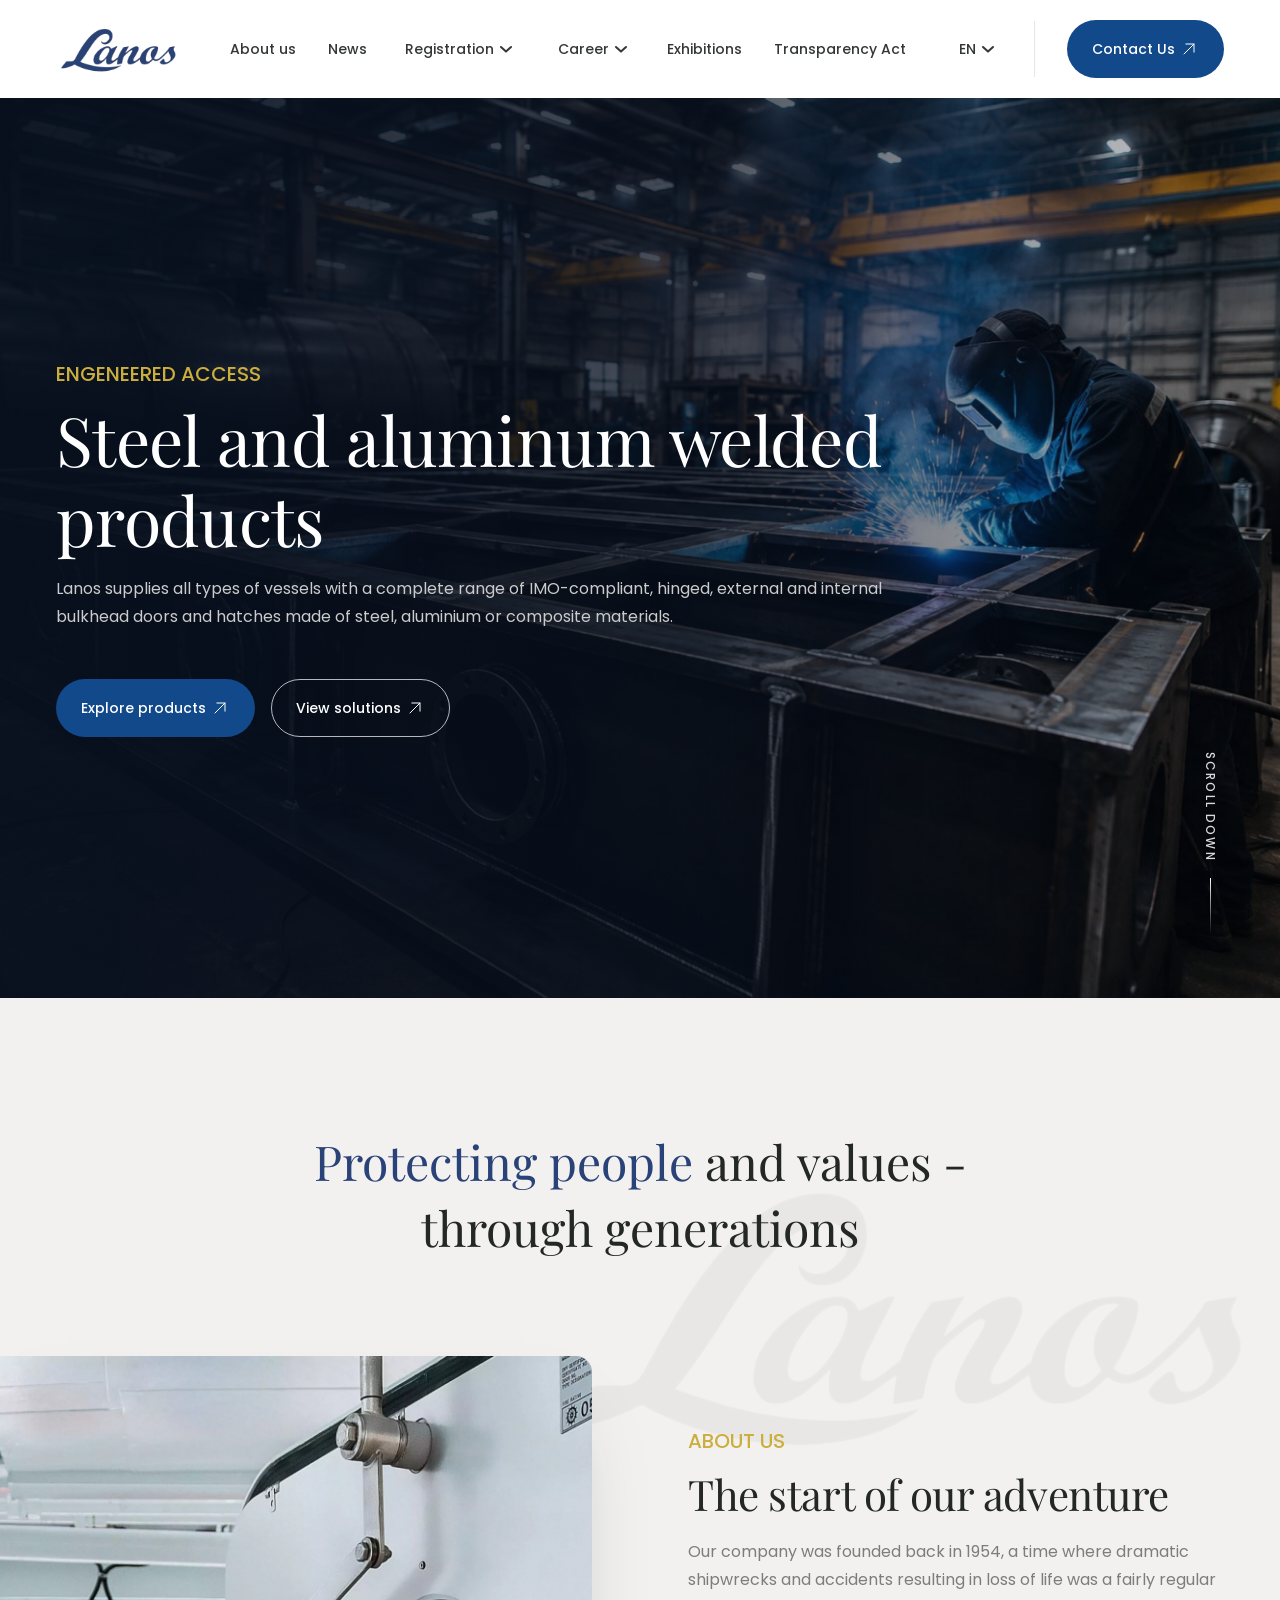
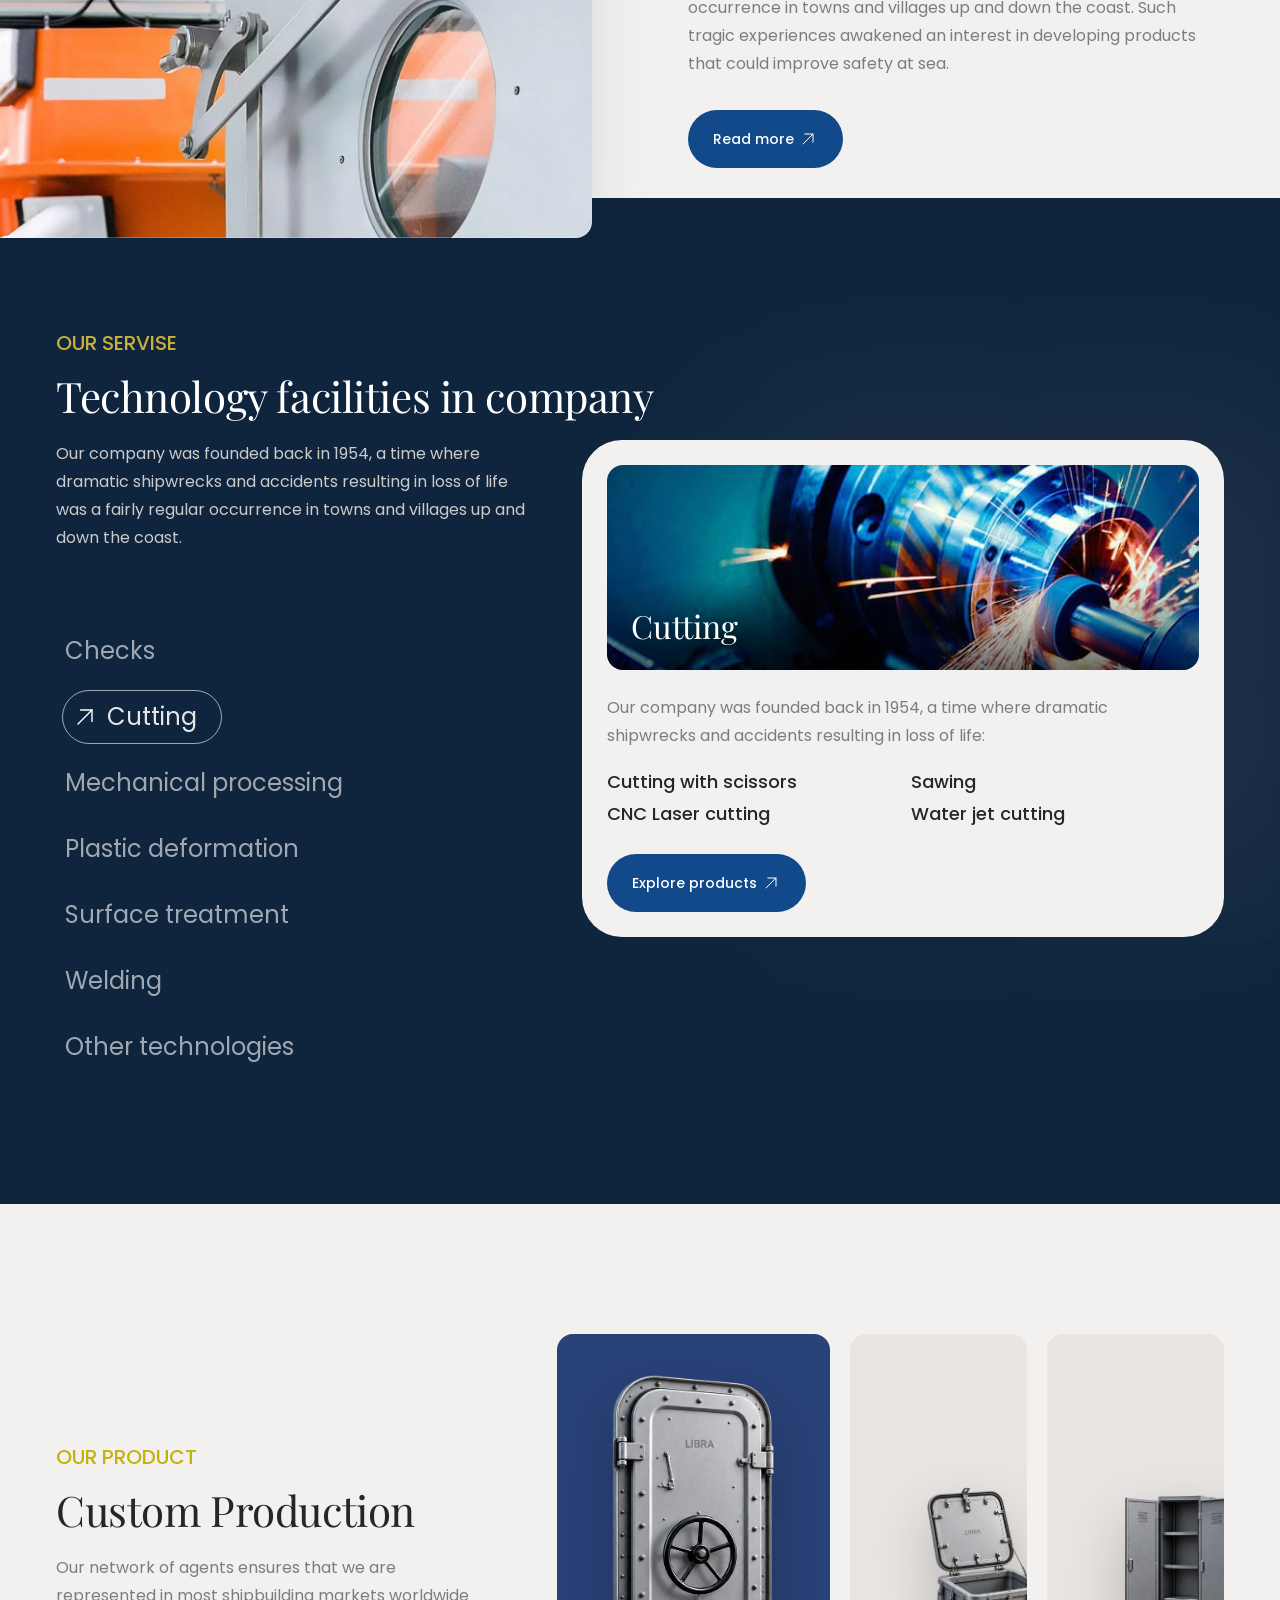
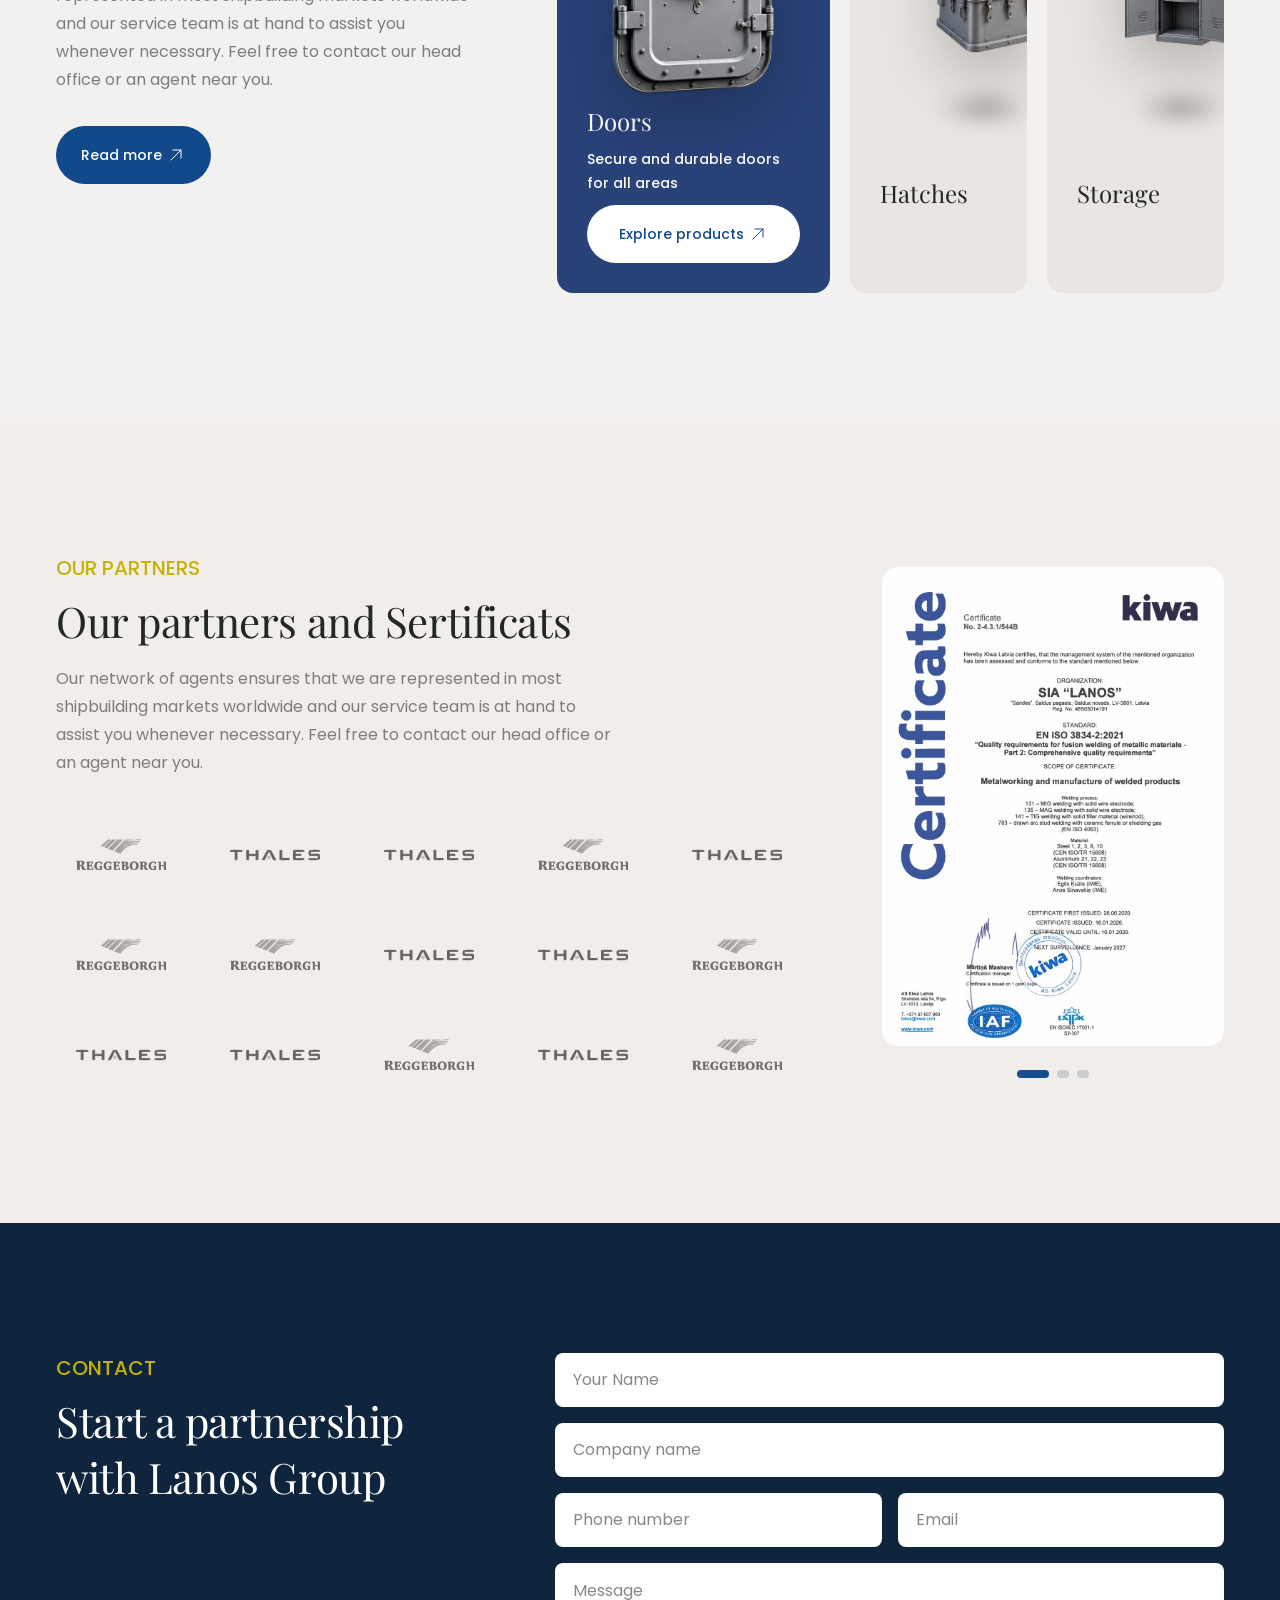
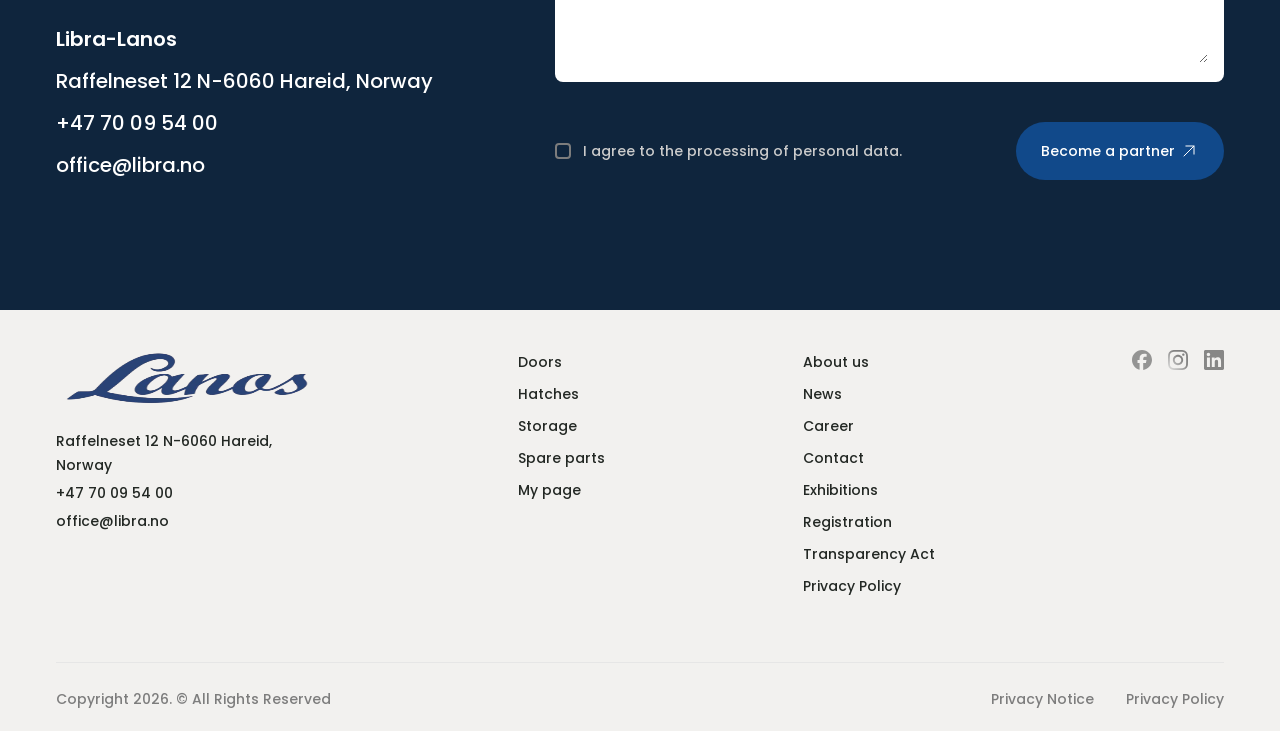
==== index.html @ 2fd02a45 "first commit" ====
<!DOCTYPE html>
<html lang="en">
<head>
<meta charset="UTF-8">
<meta name="viewport" content="width=device-width, initial-scale=1.0">
<title>LANOS — Engineered access solutions for marine industry</title>
<meta name="description" content="Lanos supplies all types of vessels with a complete range of IMO-compliant, hinged, external and internal bulkhead doors and hatches made of steel, aluminium or composite materials.">
<link rel="preconnect" href="https://fonts.googleapis.com">
<link rel="preconnect" href="https://fonts.gstatic.com" crossorigin>
<link href="https://fonts.googleapis.com/css2?family=Playfair+Display:wght@400;500;600&family=Poppins:wght@400;500;600&display=swap" rel="stylesheet">
<link rel="stylesheet" href="css/style.css">
</head>
<body>

<!-- Inline icon sprite: currentColor-driven, reused everywhere -->
<svg class="icon-sprite" aria-hidden="true">
  <symbol id="icon-arrow" viewBox="0 0 20 20" fill="none">
    <path d="M5 15L15 5" stroke="currentColor" stroke-linecap="round" stroke-linejoin="round"/>
    <path d="M6.875 5H15V13.125" stroke="currentColor" stroke-linecap="round" stroke-linejoin="round"/>
  </symbol>
  <symbol id="icon-chevron" viewBox="0 0 16 16" fill="none">
    <path d="M3 6L8.00081 10.58L13 6" stroke="currentColor" stroke-width="2" stroke-linecap="round" stroke-linejoin="round"/>
  </symbol>
  <!-- Mobile nav row icons -->
  <symbol id="icon-user" viewBox="0 0 20 20" fill="none">
    <circle cx="10" cy="7" r="3" stroke="currentColor" stroke-width="1.4"/>
    <path d="M4 17c0-3.3 2.7-6 6-6s6 2.7 6 6" stroke="currentColor" stroke-width="1.4" stroke-linecap="round"/>
  </symbol>
  <symbol id="icon-news" viewBox="0 0 20 20" fill="none">
    <path d="M5 3.5h7l3 3v10a1 1 0 0 1-1 1H5a1 1 0 0 1-1-1v-12a1 1 0 0 1 1-1Z" stroke="currentColor" stroke-width="1.4" stroke-linejoin="round"/>
    <path d="M12 3.5v3h3" stroke="currentColor" stroke-width="1.4" stroke-linejoin="round"/>
    <path d="M7 10.5h6M7 13h6M7 15.5h3.5" stroke="currentColor" stroke-width="1.4" stroke-linecap="round"/>
  </symbol>
  <symbol id="icon-clipboard" viewBox="0 0 20 20" fill="none">
    <rect x="4.5" y="4" width="11" height="13" rx="1.5" stroke="currentColor" stroke-width="1.4"/>
    <path d="M7.5 4V3.3A1.3 1.3 0 0 1 8.8 2h2.4a1.3 1.3 0 0 1 1.3 1.3V4" stroke="currentColor" stroke-width="1.4" stroke-linecap="round"/>
    <path d="M7.5 9.5h5M7.5 12.5h5M7.5 15.5h3" stroke="currentColor" stroke-width="1.4" stroke-linecap="round"/>
  </symbol>
  <symbol id="icon-briefcase" viewBox="0 0 20 20" fill="none">
    <rect x="3" y="7" width="14" height="9.5" rx="1.6" stroke="currentColor" stroke-width="1.4"/>
    <path d="M7.3 7V5.6A1.6 1.6 0 0 1 8.9 4h2.2a1.6 1.6 0 0 1 1.6 1.6V7" stroke="currentColor" stroke-width="1.4" stroke-linecap="round"/>
    <path d="M3 11.5h14" stroke="currentColor" stroke-width="1.4"/>
  </symbol>
  <symbol id="icon-pin" viewBox="0 0 20 20" fill="none">
    <path d="M10 17.5s5.5-4.7 5.5-9a5.5 5.5 0 1 0-11 0c0 4.3 5.5 9 5.5 9Z" stroke="currentColor" stroke-width="1.4" stroke-linejoin="round"/>
    <circle cx="10" cy="8.4" r="2" stroke="currentColor" stroke-width="1.4"/>
  </symbol>
  <symbol id="icon-shield" viewBox="0 0 20 20" fill="none">
    <path d="M10 2.5 16 4.7v4.6c0 4.2-2.7 7-6 8.2-3.3-1.2-6-4-6-8.2V4.7L10 2.5Z" stroke="currentColor" stroke-width="1.4" stroke-linejoin="round"/>
    <path d="M7.3 10 9.2 11.9 13 8" stroke="currentColor" stroke-width="1.4" stroke-linecap="round" stroke-linejoin="round"/>
  </symbol>
  <symbol id="icon-globe" viewBox="0 0 20 20" fill="none">
    <circle cx="10" cy="10" r="7.5" stroke="currentColor" stroke-width="1.4"/>
    <path d="M2.5 10h15" stroke="currentColor" stroke-width="1.4"/>
    <path d="M10 2.5c2.2 2 3.5 5 3.5 7.5s-1.3 5.5-3.5 7.5c-2.2-2-3.5-5-3.5-7.5S7.8 4.5 10 2.5Z" stroke="currentColor" stroke-width="1.4"/>
  </symbol>
  <symbol id="icon-close" viewBox="0 0 20 20" fill="none">
    <path d="M5 5L15 15M15 5L5 15" stroke="currentColor" stroke-width="1.6" stroke-linecap="round"/>
  </symbol>
</svg>

<a class="skip-link" href="#main">Skip to content</a>

<div class="page-loader" aria-hidden="true">
  <div class="page-loader__logo">
    <img class="page-loader__logo-base" src="assets/img/logo.png" alt="">
    <img class="page-loader__logo-fill" src="assets/img/logo.png" alt="">
  </div>
</div>

<!-- ============ HEADER ============ -->
<header class="header" data-header>
  <div class="header__inner">
    <a href="#" class="header__logo" aria-label="Lanos — home">
      <img src="assets/img/logo.png" alt="Lanos" width="120" height="47">
    </a>

    <nav class="header__nav" data-nav>
      <!-- Lives inside the sliding panel itself (not the persistent .header
           bar) so it enters/exits together with the rest of the menu. -->
      <div class="header__nav-top">
        <a href="#" class="header__nav-logo" aria-label="Lanos — home">
          <img src="assets/img/logo.png" alt="Lanos">
        </a>
        <button class="header__nav-close" type="button" data-nav-close aria-label="Close menu">
          <svg class="icon"><use href="#icon-close"/></svg>
        </button>
      </div>

      <!-- Persistent across every panel (main + all sub-screens), not just
           the main list — placed before .header__nav-panels in the DOM so
           it paints behind it (same stacking context, z-index:auto: DOM
           order decides), keeping the menu rows clickable on top of it. -->
      <div class="header__nav-bg">
        <img src="assets/img/mobile-bg.png" alt="" role="presentation">
        <p class="header__nav-tagline">Steel. Precision. Trust.</p>
      </div>

      <!-- Drill-down "screens": one active panel at a time, sliding
           left/right via JS-toggled classes — see main.js. -->
      <div class="header__nav-panels" data-panels>
        <div class="header__nav-panel header__nav-panel--main is-active" data-panel="main">
          <div class="header__nav-scroll">
            <ul class="header__nav-list">
              <li>
                <a class="header__nav-link" href="#about">
                  <svg class="icon header__nav-icon"><use href="#icon-user"/></svg>
                  <span class="header__nav-label">About us</span>
                </a>
              </li>
              <li>
                <a class="header__nav-link" href="#">
                  <svg class="icon header__nav-icon"><use href="#icon-news"/></svg>
                  <span class="header__nav-label">News</span>
                </a>
              </li>
              <li class="header__nav-item header__nav-item--dropdown">
                <button class="header__nav-link header__nav-trigger" type="button" aria-expanded="false" data-panel-open="registration">
                  <svg class="icon header__nav-icon"><use href="#icon-clipboard"/></svg>
                  <span class="header__nav-label">Registration</span>
                  <svg class="icon icon--12 header__caret header__nav-arrow"><use href="#icon-chevron"/></svg>
                </button>
                <ul class="header__submenu">
                  <li><a href="#">New registration</a></li>
                  <li><a href="#">My page</a></li>
                  <li><a href="#">Agent registration</a></li>
                </ul>
              </li>
              <li class="header__nav-item header__nav-item--dropdown">
                <button class="header__nav-link header__nav-trigger" type="button" aria-expanded="false" data-panel-open="career">
                  <svg class="icon header__nav-icon"><use href="#icon-briefcase"/></svg>
                  <span class="header__nav-label">Career</span>
                  <svg class="icon icon--12 header__caret header__nav-arrow"><use href="#icon-chevron"/></svg>
                </button>
                <ul class="header__submenu">
                  <li><a href="#">Open positions</a></li>
                  <li><a href="#">Life at Lanos</a></li>
                  <li><a href="#">Internships</a></li>
                </ul>
              </li>
              <li>
                <a class="header__nav-link" href="#">
                  <svg class="icon header__nav-icon"><use href="#icon-pin"/></svg>
                  <span class="header__nav-label">Exhibitions</span>
                </a>
              </li>
              <li>
                <a class="header__nav-link" href="#">
                  <svg class="icon header__nav-icon"><use href="#icon-shield"/></svg>
                  <span class="header__nav-label">Transparency Act</span>
                </a>
              </li>
              <li class="header__nav-lang-item">
                <button class="header__nav-link" type="button" data-panel-open="lang">
                  <svg class="icon header__nav-icon"><use href="#icon-globe"/></svg>
                  <span class="header__nav-label" data-lang-current>EN</span>
                  <svg class="icon icon--12 header__nav-arrow"><use href="#icon-chevron"/></svg>
                </button>
              </li>
            </ul>

            <a class="btn btn--primary header__nav-cta" href="#contact">
              <span class="btn__label">Contact us</span>
              <svg class="icon btn__arrow"><use href="#icon-arrow"/></svg>
            </a>
          </div>
        </div>

        <div class="header__nav-panel" data-panel="registration">
          <button class="header__nav-back" type="button" data-panel-back>
            <svg class="icon icon--12"><use href="#icon-chevron"/></svg>
            <span>Back</span>
          </button>
          <h3 class="header__nav-panel-title">Registration</h3>
          <ul class="header__nav-sublist">
            <li><a href="#">New registration</a></li>
            <li><a href="#">My page</a></li>
            <li><a href="#">Agent registration</a></li>
          </ul>
        </div>

        <div class="header__nav-panel" data-panel="career">
          <button class="header__nav-back" type="button" data-panel-back>
            <svg class="icon icon--12"><use href="#icon-chevron"/></svg>
            <span>Back</span>
          </button>
          <h3 class="header__nav-panel-title">Career</h3>
          <ul class="header__nav-sublist">
            <li><a href="#">Open positions</a></li>
            <li><a href="#">Life at Lanos</a></li>
            <li><a href="#">Internships</a></li>
          </ul>
        </div>

        <div class="header__nav-panel" data-panel="lang">
          <button class="header__nav-back" type="button" data-panel-back>
            <svg class="icon icon--12"><use href="#icon-chevron"/></svg>
            <span>Back</span>
          </button>
          <h3 class="header__nav-panel-title">Language</h3>
          <ul class="header__nav-sublist" role="listbox">
            <li role="option" aria-selected="true"><button type="button" data-lang="EN">EN <span>English</span></button></li>
            <li role="option" aria-selected="false"><button type="button" data-lang="NO">NO <span>Norsk</span></button></li>
            <li role="option" aria-selected="false"><button type="button" data-lang="DE">DE <span>Deutsch</span></button></li>
          </ul>
        </div>
      </div>
    </nav>

    <div class="header__actions">
      <div class="header__lang-wrap">
        <button class="header__lang" type="button" aria-haspopup="listbox" aria-expanded="false">
          <span data-lang-current>EN</span> <svg class="icon icon--12 header__caret"><use href="#icon-chevron"/></svg>
        </button>
        <ul class="header__lang-menu" role="listbox">
          <li role="option" aria-selected="true"><button type="button" data-lang="EN">EN <span>English</span></button></li>
          <li role="option" aria-selected="false"><button type="button" data-lang="NO">NO <span>Norsk</span></button></li>
          <li role="option" aria-selected="false"><button type="button" data-lang="DE">DE <span>Deutsch</span></button></li>
        </ul>
      </div>
      <a class="btn btn--primary" href="#contact">
        <span class="btn__label">Contact Us</span>
        <svg class="icon btn__arrow"><use href="#icon-arrow"/></svg>
      </a>
    </div>

    <button class="header__burger" type="button" data-burger aria-label="Open menu" aria-expanded="false">
      <span></span><span></span><span></span>
    </button>
  </div>
</header>

<main id="main">

  <!-- ============ HERO ============ -->
  <section class="hero" id="hero">
    <div class="hero__bg" data-parallax>
      <img class="hero__bg-img" src="assets/img/hero-bg.jpg" alt="" role="presentation">
      <div class="hero__gradient"></div>
    </div>

    <div class="hero__inner">
      <div class="hero__content reveal">
        <p class="eyebrow eyebrow--gold">Engeneered access</p>
        <h1 class="hero__title">Steel and aluminum welded products</h1>
        <p class="hero__desc">Lanos supplies all types of vessels with a complete range of IMO-compliant, hinged, external and internal bulkhead doors and hatches made of steel, aluminium or composite materials.</p>

        <div class="hero__actions">
          <a class="btn btn--primary" href="#products">
            <span class="btn__label">Explore products</span>
            <svg class="icon btn__arrow"><use href="#icon-arrow"/></svg>
          </a>
          <a class="btn btn--outline" href="#about">
            <span class="btn__label">View solutions</span>
            <svg class="icon btn__arrow"><use href="#icon-arrow"/></svg>
          </a>
        </div>
      </div>
    </div>

    <a class="hero__scroll" href="#about" aria-label="Scroll down">
      <span class="hero__scroll-label">Scroll down</span>
      <span class="hero__scroll-line"></span>
    </a>
  </section>

  <!-- ============ ABOUT ============ -->
  <section class="about" id="about">
    <div class="about__container">
      <img class="about__watermark" src="assets/img/logo.png" alt="" role="presentation" aria-hidden="true">
      <h2 class="about__headline reveal"><span class="about__headline-accent">Protecting people</span> and values - <br/>through generations</h2>

      <div class="about__grid">
        <div class="about__media reveal">
          <img class="about__photo" src="assets/img/about-photo.jpg" alt="Lanos welded steel doors and hatches on board a vessel" loading="lazy">
        </div>

        <div class="about__body reveal">
          <p class="eyebrow eyebrow--gold">About us</p>
          <h3 class="section-title">The start of our adventure</h3>
          <p class="section-text">Our company was founded back in 1954, a time where dramatic shipwrecks and accidents resulting in loss of life was a fairly regular occurrence in towns and villages up and down the coast. Such tragic experiences awakened an interest in developing products that could improve safety at sea.</p>
          <a class="btn btn--primary" href="#">
            <span class="btn__label">Read more</span>
            <svg class="icon btn__arrow"><use href="#icon-arrow"/></svg>
          </a>
        </div>
      </div>
    </div>
  </section>

  <!-- ============ FACILITIES / TECHNOLOGY ============ -->
  <section class="facilities" id="facilities">
    <div class="facilities__container">
      <div class="facilities__intro reveal">
        <p class="eyebrow eyebrow--gold">Our servise</p>
        <h2 class="section-title section-title--light">Technology facilities in company</h2>
      </div>

      <div class="facilities__grid">
        <div class="facilities__side reveal">
          <p class="facilities__lead">Our company was founded back in 1954, a time where dramatic shipwrecks and accidents resulting in loss of life was a fairly regular occurrence in towns and villages up and down the coast.</p>

          <ul class="checks" data-facilities-nav>
            <li class="checks__item" data-category="checks">
              <button class="checks__btn" type="button">
                <svg class="icon checks__icon"><use href="#icon-arrow"/></svg>
                <span class="checks__label">Checks</span>
              </button>
            </li>
            <li class="checks__item checks__item--active" data-category="cutting">
              <button class="checks__btn" type="button">
                <svg class="icon checks__icon"><use href="#icon-arrow"/></svg>
                <span class="checks__label">Cutting</span>
              </button>
            </li>
            <li class="checks__item" data-category="mechanical">
              <button class="checks__btn" type="button">
                <svg class="icon checks__icon"><use href="#icon-arrow"/></svg>
                <span class="checks__label">Mechanical processing</span>
              </button>
            </li>
            <li class="checks__item" data-category="plastic">
              <button class="checks__btn" type="button">
                <svg class="icon checks__icon"><use href="#icon-arrow"/></svg>
                <span class="checks__label">Plastic deformation</span>
              </button>
            </li>
            <li class="checks__item" data-category="surface">
              <button class="checks__btn" type="button">
                <svg class="icon checks__icon"><use href="#icon-arrow"/></svg>
                <span class="checks__label">Surface treatment</span>
              </button>
            </li>
            <li class="checks__item" data-category="welding">
              <button class="checks__btn" type="button">
                <svg class="icon checks__icon"><use href="#icon-arrow"/></svg>
                <span class="checks__label">Welding</span>
              </button>
            </li>
            <li class="checks__item" data-category="other">
              <button class="checks__btn" type="button">
                <svg class="icon checks__icon"><use href="#icon-arrow"/></svg>
                <span class="checks__label">Other technologies</span>
              </button>
            </li>
          </ul>
        </div>

        <div class="facilities__card-wrap reveal">
          <article class="card-cutting" data-facilities-card>
            <div class="card-cutting__media">
              <img data-card-image src="assets/img/cutting-process.jpg" alt="CNC laser cutting process at Lanos production facility" loading="lazy">
              <h3 class="card-cutting__label" data-category-title>Cutting</h3>
            </div>
            <div class="card-cutting__body">
              <p class="card-cutting__text" data-card-desc>Our company was founded back in 1954, a time where dramatic shipwrecks and accidents resulting in loss of life:</p>
              <div class="card-cutting__cols" data-card-links>
                <ul class="card-cutting__col" data-col="0">
                  <li><a class="card-cutting__link" href="#products">Cutting with scissors<svg class="icon card-cutting__link-arrow"><use href="#icon-arrow"/></svg></a></li>
                  <li><a class="card-cutting__link" href="#products">CNC Laser cutting<svg class="icon card-cutting__link-arrow"><use href="#icon-arrow"/></svg></a></li>
                </ul>
                <ul class="card-cutting__col" data-col="1">
                  <li><a class="card-cutting__link" href="#products">Sawing<svg class="icon card-cutting__link-arrow"><use href="#icon-arrow"/></svg></a></li>
                  <li><a class="card-cutting__link" href="#products">Water jet cutting<svg class="icon card-cutting__link-arrow"><use href="#icon-arrow"/></svg></a></li>
                </ul>
              </div>
            </div>
            <a class="btn btn--primary" href="#products">
              <span class="btn__label" data-card-btn-label>Explore products</span>
              <svg class="icon btn__arrow"><use href="#icon-arrow"/></svg>
            </a>
          </article>
        </div>
      </div>
    </div>
  </section>

  <!-- ============ OUR PRODUCT ============ -->
  <section class="products" id="products">
    <div class="products__container">
      <div class="products__intro reveal">
        <p class="eyebrow eyebrow--gold-dark">Our product</p>
        <h2 class="section-title">Custom Production</h2>
        <p class="section-text">Our network of agents ensures that we are represented in most shipbuilding markets worldwide and our service team is at hand to assist you whenever necessary. Feel free to contact our head office or an agent near you.</p>
        <a class="btn btn--primary" href="#">
          <span class="btn__label">Read more</span>
          <svg class="icon btn__arrow"><use href="#icon-arrow"/></svg>
        </a>
      </div>

      <div class="products__cards" data-product-cards>
        <article class="product-card product-card--active" data-product-card data-product="doors">
          <div class="product-card__media">
            <span class="product-card__shadow"></span>
            <img src="assets/img/door.png" alt="Lanos steel doors for marine vessels" loading="lazy">
          </div>
          <div class="product-card__body">
            <h3 class="product-card__title">Doors</h3>
            <p class="product-card__desc">Secure and durable doors for all areas</p>
            <a class="btn btn--white" href="#">
              <span class="btn__label">Explore products</span>
              <svg class="icon btn__arrow"><use href="#icon-arrow"/></svg>
            </a>
          </div>
        </article>

        <article class="product-card" data-product-card data-product="hatches">
          <div class="product-card__media">
            <span class="product-card__shadow"></span>
            <img src="assets/img/hatche.png" alt="Lanos hatches for marine vessels" loading="lazy">
          </div>
          <div class="product-card__body">
            <h3 class="product-card__title">Hatches</h3>
            <p class="product-card__desc">Weathertight hatches built to last</p>
            <a class="btn btn--white" href="#">
              <span class="btn__label">Explore products</span>
              <svg class="icon btn__arrow"><use href="#icon-arrow"/></svg>
            </a>
          </div>
        </article>

        <article class="product-card" data-product-card data-product="storage">
          <div class="product-card__media">
            <span class="product-card__shadow"></span>
            <img src="assets/img/storage.png" alt="Lanos storage solutions for marine vessels" loading="lazy">
          </div>
          <div class="product-card__body">
            <h3 class="product-card__title">Storage</h3>
            <p class="product-card__desc">Durable steel storage for every space</p>
            <a class="btn btn--white" href="#">
              <span class="btn__label">Explore products</span>
              <svg class="icon btn__arrow"><use href="#icon-arrow"/></svg>
            </a>
          </div>
        </article>
      </div>
    </div>
  </section>

  <!-- ============ PARTNERS & CERTIFICATES ============ -->
  <section class="partners" id="partners">
    <div class="partners__container">
      <div class="partners__left reveal">
        <div class="partners__text">
          <p class="eyebrow eyebrow--gold-dark">Our partners</p>
          <h2 class="section-title">Our partners and Sertificats</h2>
          <p class="section-text">Our network of agents ensures that we are represented in most shipbuilding markets worldwide and our service team is at hand to assist you whenever necessary. Feel free to contact our head office or an agent near you.</p>
        </div>

        <div class="partners__logos-viewport">
          <ul class="partners__logos" data-marquee>
            <li><img src="assets/img/reggeborgh.png" alt="Reggeborgh" loading="lazy"></li>
            <li><img src="assets/img/thales-logo.png" alt="Thales" loading="lazy"></li>
            <li><img src="assets/img/thales-logo.png" alt="Thales" loading="lazy"></li>
            <li><img src="assets/img/reggeborgh.png" alt="Reggeborgh" loading="lazy"></li>
            <li><img src="assets/img/thales-logo.png" alt="Thales" loading="lazy"></li>
            <li><img src="assets/img/reggeborgh.png" alt="Reggeborgh" loading="lazy"></li>
            <li><img src="assets/img/reggeborgh.png" alt="Reggeborgh" loading="lazy"></li>
            <li><img src="assets/img/thales-logo.png" alt="Thales" loading="lazy"></li>
            <li><img src="assets/img/thales-logo.png" alt="Thales" loading="lazy"></li>
            <li><img src="assets/img/reggeborgh.png" alt="Reggeborgh" loading="lazy"></li>
            <li><img src="assets/img/thales-logo.png" alt="Thales" loading="lazy"></li>
            <li><img src="assets/img/thales-logo.png" alt="Thales" loading="lazy"></li>
            <li><img src="assets/img/reggeborgh.png" alt="Reggeborgh" loading="lazy"></li>
            <li><img src="assets/img/thales-logo.png" alt="Thales" loading="lazy"></li>
            <li><img src="assets/img/reggeborgh.png" alt="Reggeborgh" loading="lazy"></li>
          </ul>
        </div>
      </div>

      <div class="partners__right reveal">
        <div class="cert-slider" data-slider>
          <div class="cert-slider__track">
            <figure class="cert-slider__slide"><img src="assets/img/certificate.jpg" draggable="false" alt="Lanos ISO certificate" loading="lazy"></figure>
            <figure class="cert-slider__slide"><img src="assets/img/certificate.jpg" draggable="false" alt="Lanos quality certificate" loading="lazy"></figure>
            <figure class="cert-slider__slide"><img src="assets/img/certificate.jpg" draggable="false" alt="Lanos compliance certificate" loading="lazy"></figure>
          </div>
          <div class="cert-slider__dots" data-slider-dots>
            <button class="cert-slider__dot cert-slider__dot--active" type="button" aria-label="Slide 1"></button>
            <button class="cert-slider__dot" type="button" aria-label="Slide 2"></button>
            <button class="cert-slider__dot" type="button" aria-label="Slide 3"></button>
          </div>
        </div>
      </div>
    </div>
  </section>

  <!-- ============ CONTACT ============ -->
  <section class="contact" id="contact">
    <div class="contact__container">
      <div class="contact__left reveal">
        <div class="contact__title">
          <p class="eyebrow eyebrow--gold-alt">Contact</p>
          <h2 class="section-title section-title--light">Start a partnership with Lanos Group</h2>
        </div>
        <address class="contact__info">
          <p class="contact__info-name">Libra-Lanos</p>
          <p>Raffelneset 12 N-6060 Hareid, Norway</p>
          <p><a href="tel:+4770095400">+47 70 09 54 00</a></p>
          <p><a href="mailto:office@libra.no">office@libra.no</a></p>
        </address>
      </div>

      <form class="contact-form reveal" data-contact-form>
        <div class="contact-form__fields">
          <div class="contact-form__field">
            <input type="text" id="cf-name" placeholder="Your Name" required>
          </div>
          <div class="contact-form__field">
            <input type="text" id="cf-company" placeholder="Company name">
          </div>
          <div class="contact-form__row">
            <div class="contact-form__field">
              <input type="tel" id="cf-phone" placeholder="Phone number">
            </div>
            <div class="contact-form__field">
              <input type="email" id="cf-email" placeholder="Email" required>
            </div>
          </div>
          <div class="contact-form__field contact-form__field--textarea">
            <textarea id="cf-message" placeholder="Message" rows="3"></textarea>
          </div>
        </div>

        <div class="contact-form__submit">
          <label class="contact-form__checkbox">
            <input type="checkbox" required>
            <span class="contact-form__checkbox-box"></span>
            I agree to the processing of personal data.
          </label>
          <button class="btn btn--primary" type="submit">
            <span class="btn__label">Become a partner</span>
            <svg class="icon btn__arrow"><use href="#icon-arrow"/></svg>
          </button>
        </div>
      </form>
    </div>
  </section>

</main>

<!-- ============ FOOTER ============ -->
<footer class="footer">
  <div class="footer__container">
    <div class="footer__top">
      <div class="footer__brand">
        <img class="footer__logo" src="assets/img/logo.png" alt="Lanos" width="138" height="55">
        <address class="footer__contact">
          <p>Raffelneset 12 N-6060 Hareid, Norway</p>
          <p><a href="tel:+4770095400">+47 70 09 54 00</a></p>
          <p><a href="mailto:office@libra.no">office@libra.no</a></p>
        </address>
      </div>

      <nav class="footer__nav">
        <ul class="footer__col">
          <li><a href="#products">Doors</a></li>
          <li><a href="#products">Hatches</a></li>
          <li><a href="#products">Storage</a></li>
          <li><a href="#">Spare parts</a></li>
          <li><a href="#">My page</a></li>
        </ul>
        <ul class="footer__col">
          <li><a href="#about">About us</a></li>
          <li><a href="#">News</a></li>
          <li><a href="#">Career</a></li>
          <li><a href="#contact">Contact</a></li>
          <li><a href="#">Exhibitions</a></li>
          <li><a href="#">Registration</a></li>
          <li><a href="#">Transparency Act</a></li>
          <li><a href="#">Privacy Policy</a></li>
        </ul>
      </nav>

      <ul class="footer__social">
        <li><a href="#" aria-label="Facebook"><img src="assets/icons/facebook.svg" alt="" width="20" height="20"></a></li>
        <li><a href="#" aria-label="Instagram"><img src="assets/icons/instagram.svg" alt="" width="20" height="20"></a></li>
        <li><a href="#" aria-label="LinkedIn"><img src="assets/icons/linkedin.svg" alt="" width="20" height="20"></a></li>
      </ul>
    </div>

    <div class="footer__bottom">
      <p>Copyright 2026. © All Rights Reserved</p>
      <ul class="footer__legal">
        <li><a href="#">Privacy Notice</a></li>
        <li><a href="#">Privacy Policy</a></li>
      </ul>
    </div>
  </div>
</footer>

<script src="js/main.js" defer></script>
</body>
</html>
---- css/style.css ----
/* ==========================================================================
   LANOS — Main page
   Design source: Figma "Site LANOS" → Main page (node 2422:2441)
   ========================================================================== */

/* ---------- Tokens ---------- */
:root {
  --bg: #F2F1EF;
  --ink: #232824;
  --navy: #0F253D;
  --navy-2: #294278;
  --blue: #11498A;
  --blue-hover: #0D3A6F;
  --gray: #7D7D7D;
  --gray-light: #CBCBCB;
  --gold: #CBAE3C;
  --gold-2: #C5B209;
  --border: #E6E6E6;
  --cream: #F1EDEA;
  --cream-2: #E9E5E2;
  --white: #FFFFFF;

  --font-head: 'Playfair Display', Georgia, 'Times New Roman', serif;
  --font-body: 'Poppins', -apple-system, BlinkMacSystemFont, 'Segoe UI', sans-serif;

  --container-max: 1440px;
  --pad: 80px;

  --ease: cubic-bezier(.16, .84, .44, 1);
  --ease-out: cubic-bezier(.22, .61, .36, 1);
  --dur: .6s;

}

/* ---------- Reset ---------- */
*,
*::before,
*::after {
  box-sizing: border-box;
}

html {
  scroll-behavior: smooth;
  overflow-x: clip;
  width: 100%;
}

body,
h1,
h2,
h3,
h4,
p,
figure,
blockquote,
ul,
ol,
dl,
dd {
  margin: 0;
}

ul,
ol {
  padding: 0;
  list-style: none;
}

img {
  display: block;
  max-width: 100%;
  height: auto;
}

a {
  color: inherit;
  text-decoration: none;
}

button,
input,
textarea {
  font: inherit;
  color: inherit;
}

button {
  background: none;
  border: none;
  cursor: pointer;
}

address {
  font-style: normal;
}

svg {
  display: block;
}

body {
  background: var(--bg);
  color: var(--ink);
  font-family: var(--font-body);
  font-size: 16px;
  line-height: 1.5;
  -webkit-font-smoothing: antialiased;
  overflow-x: clip;
}

.icon-sprite {
  position: absolute;
  width: 0;
  height: 0;
  overflow: hidden;
}

.icon {
  width: 20px;
  height: 20px;
  flex: none;
  color: currentColor;
}

.icon--12 {
  width: 16px;
  height: 16px;
}

.skip-link {
  position: absolute;
  left: -999px;
  top: 0;
  z-index: 999;
  background: var(--blue);
  color: #fff;
  padding: 12px 20px;
  border-radius: 0 0 8px 0;
}

.skip-link:focus {
  left: 0;
}

@media (prefers-reduced-motion: reduce) {
  html {
    scroll-behavior: auto;
  }

  *,
  *::before,
  *::after {
    animation-duration: .001ms !important;
    animation-iteration-count: 1 !important;
    transition-duration: .001ms !important;
    scroll-behavior: auto !important;
  }
}

/* ---------- Page loader ---------- */
.page-loader {
  position: fixed;
  inset: 0;
  z-index: 9999;
  display: flex;
  align-items: center;
  justify-content: center;
  background: var(--navy);
  transition: opacity .7s var(--ease), visibility .7s var(--ease);
}

/* Logo "fills in" left-to-right: a dim translucent-white copy sits
   underneath, a fully-opaque white copy is wiped in on top of it via an
   animated clip-path, so the mark reads as loading/painting itself in. */
.page-loader__logo {
  position: relative;
  width: 200px;
}

.page-loader__logo img {
  display: block;
  width: 100%;
  height: auto;
  /* logo.png is navy on transparent — force it to pure white so it reads
     against the navy loader background regardless of source color. */
  filter: brightness(0) invert(1);
}

.page-loader__logo-base {
  opacity: .3;
}

.page-loader__logo-fill {
  position: absolute;
  inset: 0;
  animation: loaderFill 2.2s ease-in-out infinite;
}

@keyframes loaderFill {
  0% {
    clip-path: inset(0 100% 0 0);
    opacity: 1;
  }

  45% {
    clip-path: inset(0 0 0 0);
    opacity: 1;
  }

  80% {
    clip-path: inset(0 0 0 0);
    opacity: 1;
  }

  92% {
    opacity: 0;
  }

  93% {
    clip-path: inset(0 100% 0 0);
    opacity: 0;
  }

  100% {
    clip-path: inset(0 100% 0 0);
    opacity: 1;
  }
}

.page-loader.is-hidden {
  opacity: 0;
  visibility: hidden;
  pointer-events: none;
}

/* ---------- Typography helpers (shared across blocks) ---------- */
.eyebrow {
  font: 500 20px/30px var(--font-body);
  margin-bottom: 10px;
  display: inline-flex;
  align-items: center;
  gap: 10px;
  text-transform: uppercase;
}

.eyebrow--gold {
  color: var(--gold);
}

.eyebrow--gold-dark {
  color: var(--gold-2);
}

.eyebrow--gold-alt {
  color: var(--gold-2);
}

.section-title {
  font: 400 48px/64px var(--font-head);
  color: var(--ink);
  margin-bottom: 16px;
  letter-spacing: -.01em;
}

.section-title--light {
  color: #fff;
}

.section-text {
  font: 400 16px/28px var(--font-body);
  color: var(--gray);
  max-width: 56ch;
  margin-bottom: 32px;
}

.facilities .section-text,
.contact .section-text {
  color: var(--gray-light);
}

/* ---------- Buttons ---------- */
/* Button states match the Figma "btn" component set (node 2464:6847) exactly:
   Type=Normal/White/Line × Action=Default/Hover/Focused/Pressed/Disabled.
   Only background/border/text/icon colors change between states — no lift,
   shadow or shine effects, matching the flat source design. */
.btn {
  display: inline-flex;
  align-items: center;
  justify-content: center;
  gap: 4px;
  padding: 16px 24px;
  border-radius: 30px;
  border: 1px solid transparent;
  background: var(--blue);
  color: #fff;
  font: 500 14px/24px var(--font-body);
  white-space: nowrap;
  transition: background-color .2s ease, border-color .2s ease, color .2s ease;
}

.btn__arrow {
  color: currentColor;
}

/* Type=Normal — primary filled navy */
.btn--primary {
  background: var(--blue);
  color: #fff;
}

.btn--primary:hover {
  background: #2C5585;
}

.btn--primary:focus-visible {
  background: var(--blue);
  border-color: #0A3466;
  outline: none;
}

.btn--primary:active {
  background: #0A3466;
}

.btn--primary:disabled,
.btn--primary[aria-disabled="true"] {
  background: var(--gray-light);
  color: #fff;
  cursor: not-allowed;
}

/* Type=Line — outline, transparent bg (used on dark sections) */
.btn--outline {
  background: transparent;
  color: #fff;
  border-color: rgba(255, 255, 255, .7);
  border-radius: 999px;
}

.btn--outline:hover {
  border-color: var(--bg);
  color: var(--bg);
}

.btn--outline:focus-visible {
  border-color: var(--gray-light);
  color: #fff;
  outline: none;
}

.btn--outline:active {
  border-color: var(--gray-light);
  color: var(--gray-light);
}

.btn--outline:disabled,
.btn--outline[aria-disabled="true"] {
  border-color: var(--gray-light);
  color: var(--gray-light);
  cursor: not-allowed;
}

/* Type=White — white filled, navy text (used on dark product cards) */
.btn--white {
  background: #fff;
  color: var(--blue);
}

.btn--white:hover {
  background: var(--bg);
}

.btn--white:focus-visible {
  background: #fff;
  border-color: var(--bg);
  outline: none;
}

.btn--white:active {
  background: var(--gray-light);
}

.btn--white:disabled,
.btn--white[aria-disabled="true"] {
  background: var(--gray-light);
  color: #fff;
  cursor: not-allowed;
}

/* ---------- Reveal-on-scroll ---------- */
.reveal {
  opacity: 0;
  transform: translateY(36px);
  transition: opacity 1s var(--ease), transform 1s var(--ease);
}

.reveal.is-visible {
  opacity: 1;
  transform: translateY(0);
}

/* ==========================================================================
   HEADER
   ========================================================================== */
.header {
  position: sticky;
  top: 0;
  z-index: 200;
  padding: 20px 0;
  background: #fff;
  color: var(--ink);
  transition: padding .4s var(--ease), box-shadow .4s var(--ease);
}

.header--scrolled {
  padding-top: 14px;
  padding-bottom: 14px;
  box-shadow: 0 10px 30px -18px rgba(15, 37, 61, .25);
}

.header__inner {
  max-width: var(--container-max);
  margin-inline: auto;
  padding-inline: var(--pad);
  display: flex;
  align-items: center;
  justify-content: space-between;
  gap: 32px;
}

/* Needs to explicitly out-rank .header__nav (z-index:150, position:fixed):
   as a fellow child of .header, it's compared against that sibling within
   .header's own stacking context, where an unset z-index loses to any set
   one regardless of .header's own z-index — the same reason .header__burger
   already carries z-index:160. Without this the full-screen mobile overlay
   paints over the logo. */
.header__logo {
  position: relative;
  z-index: 160;
}

.header__logo img {
  height: 47px;
  width: auto;
  transition: transform .3s var(--ease-out);
}

.header__logo:hover img {
  transform: scale(1.04);
}

.header__nav-list {
  display: flex;
  align-items: center;
  gap: 32px;
  flex-wrap: wrap;
}

/* Row icons/arrows, the CTA, the mobile-only language row and the bottom
   photo strip only exist for the full-screen mobile nav — invisible (and
   inert for the desktop flyout menus) above that breakpoint.
   .header__nav-arrow excludes .header__caret: Registration/Career's chevron
   does double duty (mobile row arrow + desktop's rotating dropdown caret,
   same SVG carries both classes) and the caret still needs to show on
   desktop — only the arrow that has no caret role (the mobile-only lang
   trigger) should actually disappear there. */
.header__nav-icon,
.header__nav-arrow:not(.header__caret),
.header__nav-cta,
.header__nav-bg,
.header__nav-lang-item {
  display: none;
}

/* .header__nav-list is the SAME element for both desktop (plain horizontal
   flyout menu) and mobile (full-screen drill-down) — only the wrappers
   around it differ. At desktop, the mobile-only top row and every
   non-main panel (Registration/Career/Language sub-screens) are hidden
   outright, and the panel wrappers collapse with display:contents so
   .header__nav-list bubbles back up to being a direct flex child of
   .header__nav, exactly like before this drill-down system existed —
   without this, each wrapper's default block display would stack every
   panel's content visibly, one under another, over the whole page. */
.header__nav-top,
.header__nav-panel:not(.header__nav-panel--main) {
  display: none;
}

.header__nav-panels,
.header__nav-panel--main,
.header__nav-scroll {
  display: contents;
}

.header__nav-item {
  position: relative;
}

.header__nav-link {
  font: 500 14px/24px var(--font-body);
  display: inline-flex;
  align-items: center;
  gap: 4px;
  position: relative;
  opacity: .92;
  transition: opacity .25s ease, color .25s ease;
}

.header__nav-link::after {
  content: '';
  position: absolute;
  left: 0;
  right: 100%;
  bottom: -4px;
  height: 1px;
  background: currentColor;
  transition: right .35s var(--ease-out);
}

.header__nav-link:hover,
.header__nav-item--dropdown:hover .header__nav-link,
.header__nav-item--dropdown:focus-within .header__nav-link {
  opacity: 1;
}

.header__nav-link:hover::after {
  right: 0;
}

.header__caret {
  transition: transform .3s var(--ease-out);
}

.header__nav-item--dropdown:hover .header__caret,
.header__nav-item--dropdown:focus-within .header__caret {
  transform: rotate(180deg);
}

/* Dropdown submenu (Registration / Career)
   The gap above the panel is bridged by ::before (transparent, but part of
   the same hoverable box) so moving the mouse straight down from the trigger
   never crosses "dead" space with no hoverable element under it. Closing is
   additionally delayed (transition-delay on the closed state) so a slightly
   diagonal path still has time to land on the panel before it disappears —
   without that delay, pointer-events:none applies the instant :hover is
   lost, which is what made the menu vanish before it could be reached. */
.header__submenu {
  position: absolute;
  top: calc(100% + 12px);
  left: 50%;
  transform: translate(-50%, 8px);
  min-width: 200px;
  background: #fff;
  border-radius: 14px;
  box-shadow: 0 24px 48px -20px rgba(15, 37, 61, .28), 0 2px 8px rgba(15, 37, 61, .06);
  padding: 10px;
  opacity: 0;
  visibility: hidden;
  pointer-events: none;
  transition: opacity .2s ease, transform .2s ease, visibility 0s linear .35s, pointer-events 0s linear .35s;
  z-index: 10;
}

.header__submenu::before {
  content: '';
  position: absolute;
  top: -12px;
  left: 0;
  right: 0;
  height: 12px;
  background: transparent;
}

.header__submenu::after {
  content: '';
  position: absolute;
  top: -5px;
  left: 50%;
  transform: translateX(-50%) rotate(45deg);
  width: 10px;
  height: 10px;
  background: #fff;
  border-radius: 2px;
}

.header__nav-item--dropdown:hover .header__submenu,
.header__nav-item--dropdown:focus-within .header__submenu {
  opacity: 1;
  visibility: visible;
  pointer-events: auto;
  transform: translate(-50%, 0);
  transition: opacity .2s ease, transform .2s ease, visibility 0s linear, pointer-events 0s linear;
}

.header__submenu li+li {
  margin-top: 2px;
}

.header__submenu a {
  display: block;
  padding: 10px 14px;
  border-radius: 8px;
  font: 500 14px/20px var(--font-body);
  color: var(--ink);
  white-space: nowrap;
  transition: background-color .2s ease, color .2s ease, padding-left .25s var(--ease-out);
}

.header__submenu a:hover {
  background: var(--bg);
  color: var(--blue);
  padding-left: 18px;
}

.header__actions {
  display: flex;
  align-items: center;
  gap: 24px;
}

/* Language switcher */
.header__lang-wrap {
  position: relative;
  padding-right: 32px;
  margin-right: 8px;
  border-right: 1px solid var(--border);
  height: 56px;
  display: flex;
  align-items: center;
}

.header__lang {
  display: inline-flex;
  align-items: center;
  gap: 4px;
  font: 500 14px/24px var(--font-body);
  opacity: .92;
  transition: opacity .25s ease;
}

.header__lang-wrap:hover .header__lang,
.header__lang-wrap:focus-within .header__lang {
  opacity: 1;
}

.header__lang-wrap:hover .header__caret,
.header__lang-wrap:focus-within .header__caret {
  transform: rotate(180deg);
}

.header__lang-menu {
  position: absolute;
  top: calc(100% + 12px);
  left: 50%;
  transform: translate(-50%, 8px);
  min-width: 168px;
  background: #fff;
  border-radius: 14px;
  box-shadow: 0 24px 48px -20px rgba(15, 37, 61, .28), 0 2px 8px rgba(15, 37, 61, .06);
  padding: 10px;
  opacity: 0;
  visibility: hidden;
  pointer-events: none;
  transition: opacity .2s ease, transform .2s ease, visibility 0s linear .35s, pointer-events 0s linear .35s;
  z-index: 10;
}

.header__lang-menu::before {
  content: '';
  position: absolute;
  top: -12px;
  left: 0;
  right: 0;
  height: 12px;
  background: transparent;
}

.header__lang-menu::after {
  content: '';
  position: absolute;
  top: -5px;
  left: 50%;
  transform: translateX(-50%) rotate(45deg);
  width: 10px;
  height: 10px;
  background: #fff;
  border-radius: 2px;
}

.header__lang-wrap:hover .header__lang-menu,
.header__lang-wrap:focus-within .header__lang-menu {
  opacity: 1;
  visibility: visible;
  pointer-events: auto;
  transform: translate(-50%, 0);
  transition: opacity .2s ease, transform .2s ease, visibility 0s linear, pointer-events 0s linear;
}

.header__lang-menu li+li {
  margin-top: 2px;
}

.header__lang-menu button {
  display: flex;
  align-items: baseline;
  gap: 8px;
  width: 100%;
  padding: 10px 14px;
  border-radius: 8px;
  font: 600 13px/20px var(--font-body);
  color: var(--ink);
  transition: background-color .2s ease, color .2s ease, padding-left .25s var(--ease-out);
}

.header__lang-menu button span {
  font: 400 13px/20px var(--font-body);
  color: var(--gray);
}

.header__lang-menu button:hover {
  background: var(--bg);
  color: var(--blue);
  padding-left: 18px;
}

.header__lang-menu li[aria-selected="true"] button {
  color: var(--blue);
}

.header__lang-menu li[aria-selected="true"] button::after {
  content: '';
  width: 6px;
  height: 6px;
  border-radius: 50%;
  background: var(--blue);
  margin-left: auto;
}

.header__burger {
  display: none;
  flex-direction: column;
  justify-content: center;
  gap: 5px;
  width: 32px;
  height: 32px;
  position: relative;
  z-index: 160;
}

.header__burger span {
  display: block;
  width: 100%;
  height: 2px;
  background: currentColor;
  border-radius: 2px;
  transition: transform .35s var(--ease), opacity .2s ease;
}

.header__burger[aria-expanded="true"] span:nth-child(1) {
  transform: translateY(7px) rotate(45deg);
}

.header__burger[aria-expanded="true"] span:nth-child(2) {
  opacity: 0;
}

.header__burger[aria-expanded="true"] span:nth-child(3) {
  transform: translateY(-7px) rotate(-45deg);
}

/* ==========================================================================
   HERO
   ========================================================================== */
.hero {
  position: relative;
  min-height: 100vh;
  display: flex;
  align-items: center;
  overflow: hidden;
  background: var(--navy);
}

.hero__bg {
  position: absolute;
  inset: 0;
  z-index: 0;
}

.hero__bg-img {
  width: 100%;
  height: 100%;
  object-fit: cover;
  object-position: center;
  transform: scale(1.08);
  animation: heroZoom 16s ease-out forwards;
}

@keyframes heroZoom {
  from {
    transform: scale(1.08);
  }

  to {
    transform: scale(1);
  }
}

.hero__gradient {
  position: absolute;
  inset: 0;
  background: linear-gradient(90deg, rgba(8, 16, 30, .96) 8%, rgba(8, 16, 30, .72) 55%, rgba(8, 16, 30, .15) 100%);
}

.hero__inner {
  position: relative;
  z-index: 1;
  max-width: var(--container-max);
  margin-inline: auto;
  padding-inline: var(--pad);
  width: 100%;
}

.hero__content {
  max-width: 833px;
}

.hero__title {
  font: 400 80px/96px var(--font-head);
  color: #fff;
  margin-bottom: 16px;
  letter-spacing: -.01em;
}

.hero__desc {
  font: 400 16px/28px var(--font-body);
  color: var(--gray-light);
  max-width: 833px;
  margin-bottom: 48px;
}

.hero__actions {
  display: flex;
  align-items: center;
  gap: 16px;
  flex-wrap: wrap;
}

.hero__scroll {
  position: absolute;
  right: var(--pad);
  bottom: 64px;
  z-index: 1;
  display: flex;
  flex-direction: column;
  align-items: center;
  gap: 16px;
  color: #fff;
}

.hero__scroll-label {
  writing-mode: vertical-rl;
  font: 500 12px/28px var(--font-body);
  letter-spacing: .18em;
  text-transform: uppercase;
  opacity: .85;
}

.hero__scroll-line {
  width: 1px;
  height: 56px;
  background: linear-gradient(#fff, transparent);
  animation: scrollLine 2.2s var(--ease) infinite;
}

@keyframes scrollLine {
  0% {
    transform: scaleY(0);
    transform-origin: top;
    opacity: 0;
  }

  40% {
    transform: scaleY(1);
    transform-origin: top;
    opacity: 1;
  }

  60% {
    transform: scaleY(1);
    transform-origin: bottom;
    opacity: 1;
  }

  100% {
    transform: scaleY(0);
    transform-origin: bottom;
    opacity: 0;
  }
}

/* ==========================================================================
   ABOUT
   ========================================================================== */
/* Figma's "about us" group is 42px taller than the gap before the dark
   facilities bg, and paints above it (later in the layer list) — the photo
   deliberately overlaps onto the next section instead of stopping short of
   it. Reproduced with a negative bottom margin + an explicit stacking
   context so .about (and its photo) paints over .facilities in that 42px
   band, rather than the old approach of just clipping/cropping it away. */
.about {
  position: relative;
  z-index: 1;
  padding: 130px 0 0;
  margin-bottom: -40px;
  overflow-x: clip;
}

/* Wraps the headline + grid. Deliberately NOT capped to --container-max
   itself (that would kill the media/watermark bleed below) — only the
   headline gets its own centered max-width; .about__grid stays full-bleed
   width so .about__media/.about__watermark can reach the viewport edge. */
.about__container {
  position: relative;
}

/* Figma node 2422:2501 "image 46": sits 48px below the headline's own top
   (overlapping its lower half) and is 843px wide against the 1440px frame —
   i.e. ~58.5% of the container, bleeding almost flush to the right edge. */
.about__watermark {
  position: absolute;
  top: 48px;
  right: max(0px, calc((100vw - var(--container-max))/2));
  width: min(58.5%, 843px);
  opacity: .05;
  filter: grayscale(1);
  pointer-events: none;
  z-index: 0;
}

.about__headline {
  position: relative;
  z-index: 1;
  max-width: var(--container-max);
  margin: 0 auto 96px;
  padding-inline: var(--pad);
  font: 400 56px/80px var(--font-head);
  text-align: center;
  color: var(--ink);
}

.about__headline-accent {
  color: var(--navy-2);
}

.about__grid {
  position: relative;
  z-index: 1;
  display: grid;
  grid-template-columns: 1fr 1fr;
  align-items: center;
  gap: 0 96px;
}

.about__media {
  min-width: 0;
  position: relative;
  padding-left: max(0px, calc((100vw - var(--container-max))/2));
}

.about__photo {
  position: relative;
  z-index: 1;
  width: 100%;
  aspect-ratio: 778/633;
  object-fit: cover;
  border-radius: 0 16px 16px 0;
  box-shadow: 0 40px 80px -40px rgba(15, 37, 61, .35);
}

.about__body {
  min-width: 0;
  padding-right: calc(var(--pad) + max(0px, (100vw - var(--container-max))/2));
}

/* ==========================================================================
   FACILITIES (dark technology section)
   ========================================================================== */
.facilities {
  background: var(--navy);
  color: #fff;
  padding: 130px 0;
}

.facilities__container {
  max-width: var(--container-max);
  margin-inline: auto;
  padding-inline: var(--pad);
}

.facilities__intro {
  margin-bottom: 16px;
  max-width: 832px;
}

/* Grid tracks default to min-width:auto (content min-content), which lets a
   wide descendant (e.g. the marquee) blow out the whole grid/page width.
   Force every direct grid-item wrapper below to be shrinkable. */
.facilities__side,
.facilities__card-wrap,
.products__intro,
.products__cards,
.partners__left,
.partners__right,
.contact__left,
.contact-form {
  min-width: 0;
}

.facilities__grid {
  display: grid;
  grid-template-columns: minmax(0, 525fr) minmax(0, 704fr);
  gap: 48px;
  align-items: start;
}

.facilities__lead {
  font: 400 16px/28px var(--font-body);
  color: var(--gray-light);
  max-width: 525px;
  margin-bottom: 72px;
}

.checks {
  display: flex;
  flex-direction: column;
  gap: 12px;
  align-items: flex-start;
}

.checks__item {
  max-width: 100%;
}

.checks__btn {
  display: inline-flex;
  align-items: center;
  max-width: 100%;
  padding: 8px;
  border: 1px solid transparent;
  border-radius: 30px;
  font: 400 24px/36px var(--font-body);
  color: #fff;
  opacity: .6;
  text-align: left;
  transition: opacity .35s var(--ease-out), border-color .35s var(--ease-out),
    padding .35s var(--ease-out), color .35s var(--ease-out), transform .35s var(--ease-out);
}

.checks__label {
  min-width: 0;
}

.checks__icon {
  width: 0;
  height: 28px;
  flex: none;
  opacity: 0;
  color: #fff;
  transform: rotate(-45deg) scale(.5);
  transition: width .35s var(--ease-out), opacity .25s ease, transform .35s var(--ease-out), margin .35s var(--ease-out);
}

.checks__item:hover .checks__btn,
.checks__item--active .checks__btn {
  opacity: 1;
  color: #E6E6E6;
  border-color: rgba(255, 255, 255, .6);
  padding: 8px 24px 8px 8px;
  transform: translateX(6px);
}

.checks__item:hover .checks__icon,
.checks__item--active .checks__icon {
  width: 28px;
  opacity: 1;
  margin-right: 8px;
  transform: rotate(0deg) scale(1);
}

.card-cutting {
  background: var(--bg);
  color: var(--ink);
  border-radius: 40px;
  border: 1px solid rgba(255, 255, 255, .12);
  box-shadow: 123px -36px 200px rgba(255, 255, 255, .06);
  padding: 24px;
  display: flex;
  flex-direction: column;
  align-items: flex-start;
  gap: 24px;
  transition: transform .5s var(--ease-out), box-shadow .5s var(--ease-out);
}

.card-cutting__media,
.card-cutting__body {
  align-self: stretch;
}

.card-cutting:hover {
  transform: translateY(-6px);
}

.card-cutting__media {
  position: relative;
  border-radius: 16px;
  overflow: hidden;
  aspect-ratio: 654/227;
}

/* Guarantees the white overlay title stays legible no matter which photo
   is swapped in by the facilities category switcher (some are light). */
.card-cutting__media::after {
  content: '';
  position: absolute;
  inset: 0;
  z-index: 1;
  background: linear-gradient(180deg, rgba(0, 0, 0, 0) 55%, rgba(0, 0, 0, .55) 100%);
  pointer-events: none;
}

.card-cutting__media img:first-child {
  width: 100%;
  height: 100%;
  object-fit: cover;
  transition: transform .8s var(--ease-out), opacity .25s ease;
}

.card-cutting:hover .card-cutting__media img:first-child {
  transform: scale(1.06);
}

.card-cutting__label {
  position: absolute;
  z-index: 2;
  left: 24px;
  bottom: 20px;
  margin: 0;
  font: 400 32px/48px var(--font-head);
  color: #fff;
  text-shadow: 0 2px 16px rgba(0, 0, 0, .45);
  transition: opacity .25s ease, transform .3s var(--ease-out);
}

.card-cutting__text {
  font: 400 16px/28px var(--font-body);
  color: var(--gray);
  margin-bottom: 16px;
  transition: opacity .25s ease, transform .3s var(--ease-out);
}

/* Cross-fade the card content while a new category swaps in (see main.js) */
.card-cutting.is-switching .card-cutting__media img,
.card-cutting.is-switching .card-cutting__label,
.card-cutting.is-switching .card-cutting__text,
.card-cutting.is-switching .card-cutting__cols {
  opacity: 0;
  transform: translateY(6px);
}

.card-cutting__cols {
  display: flex;
  align-items: flex-start;
  gap: 16px;
  transition: opacity .25s ease, transform .3s var(--ease-out);
}

.card-cutting__col {
  display: flex;
  flex-direction: column;
  flex: 1;
}

.card-cutting__link {
  display: inline-flex;
  align-items: center;
  gap: 6px;
  font: 500 18px/32px var(--font-body);
  color: var(--ink);
  transition: color .3s ease, gap .3s var(--ease-out);
}

.card-cutting__link:hover,
.card-cutting__link:focus-visible {
  color: var(--navy-2);
  gap: 10px;
  outline: none;
}

.card-cutting__link-arrow {
  width: 20px;
  height: 20px;
  flex: none;
  opacity: 0;
  transform: translate(-4px, 4px);
  transition: opacity .3s ease, transform .3s var(--ease-out);
}

.card-cutting__link:hover .card-cutting__link-arrow,
.card-cutting__link:focus-visible .card-cutting__link-arrow {
  opacity: 1;
  transform: translate(0, 0);
}

/* ==========================================================================
   OUR PRODUCT
   ========================================================================== */
.products {
  padding: 130px 0;
}

.products__container {
  max-width: var(--container-max);
  margin-inline: auto;
  padding-inline: var(--pad);
  display: grid;
  grid-template-columns: 421px 1fr;
  gap: 80px;
  align-items: center;
}

.products__intro {
  align-self: center;
}

/* Horizontal accordion: the active card claims most of the row's width via
   flex-grow (352:194:194, matching Figma's Hover/Default card weights) and
   every card animates smoothly between the two states — see main.js for the
   hover-driven, "last one stays selected" switching logic. */
.products__cards {
  display: flex;
  gap: 16px;
  align-items: stretch;
}

.product-card {
  position: relative;
  flex: 194 1 0%;
  min-width: 0;
  border-radius: 16px;
  overflow: hidden;
  min-height: 559px;
  cursor: pointer;
  background: var(--cream-2);
  display: flex;
  flex-direction: column;
  align-items: center;
  padding: 30px 30px 0;
  transition: flex-grow .6s var(--ease-out), background-color .6s ease,
    transform .6s var(--ease-out), box-shadow .6s var(--ease-out);
}

.product-card--active {
  flex-grow: 352;
  background: var(--navy-2);
}

.product-card:hover {
  box-shadow: 0 30px 60px -30px rgba(15, 37, 61, .35);
}

.product-card__media {
  position: relative;
  flex: 1;
  display: flex;
  align-items: center;
  justify-content: center;
  width: 100%;
  max-width: 190px;
  transition: max-width .6s var(--ease-out);
}

.product-card--active .product-card__media {
  max-width: 220px;
}

/* Sits behind the product image (explicit z-index, image is z-index:1) and
   tracks the same peek/center + lift motion as the image above it, so the
   shadow always reads as "cast by" the photo instead of sitting static. */
.product-card__shadow {
  position: absolute;
  z-index: 0;
  bottom: 14%;
  left: 50%;
  width: 78%;
  height: 22px;
  transform: translateX(calc(-50% + 46px));
  background: radial-gradient(ellipse at center, rgba(0, 0, 0, .5), transparent 72%);
  filter: blur(10px);
  transition: transform .6s var(--ease-out), opacity .6s var(--ease-out);
}

.product-card--active .product-card__shadow {
  transform: translateX(-50%);
}

.product-card:hover .product-card__shadow {
  transform: translateX(calc(-50% + 46px)) scale(1.08);
  opacity: .8;
}

.product-card--active:hover .product-card__shadow {
  transform: translateX(-50%) scale(1.08);
  opacity: .8;
}

.product-card__media img {
  position: relative;
  z-index: 1;
  max-height: 260px;
  width: auto;
  max-width: 100%;
  object-fit: contain;
  filter: drop-shadow(0 24px 30px rgba(0, 0, 0, .22));
  transition: max-height .6s var(--ease-out), transform .6s var(--ease-out);
}

.product-card--active .product-card__media img {
  max-height: 320px;
  transform: translateX(0);
}

/* Collapsed cards let their product photo peek off the right edge (clipped
   by .product-card's overflow:hidden); on activation it slides in to sit
   centered, growing at the same time — the "выезжает на середину" motion. */
.product-card:not(.product-card--active) .product-card__media img {
  transform: translateX(46px);
}

.product-card:hover .product-card__media img {
  transform: translateY(-6px) scale(1.03);
}

.product-card--active:hover .product-card__media img {
  transform: translateX(0) translateY(-6px) scale(1.03);
}

.product-card__body {
  width: 100%;
  padding: 0 0px 30px;
  margin-top: auto;
  display: flex;
  flex-direction: column;
  gap: 10px;
  align-items: stretch;
}

/* No transform of its own: .product-card__body is bottom-anchored via
   margin-top:auto, so the title naturally rises as the desc/btn max-height
   below it grows (see below) — that reflow is now animated smoothly, so
   title moves in one continuous motion instead of a transitioned transform
   fighting an instant, untransitioned flex reflow (that combo was the
   "дёргается" jitter: two motions overlapping, one of them a hard jump). */
.product-card__title {
  font: 400 24px/32px var(--font-head);
  color: var(--ink);
  transition: color .5s ease;
}

.product-card--active .product-card__title {
  color: #fff;
}

.product-card__desc {
  font: 500 14px/24px var(--font-body);
  color: #fff;
}

/* max-height animates with a real duration (not an instant 0s snap) so the
   space it reserves grows/shrinks smoothly frame by frame, which is what
   lets the title's push-up reflow above it move continuously. Crucially,
   on reveal all three properties (opacity/transform/max-height) share the
   SAME delay equal to the card's own flex-grow duration: text is normal
   flow content, so while the card is still changing width the description
   can wrap onto a different number of lines mid-flight, which snaps its
   own height independently of our max-height transition — that was the
   real source of the "дёргается" jitter. Waiting until the card's width
   has fully settled means the text only ever reflows once, before it
   starts animating, so nothing jumps afterwards. */
.product-card__desc,
.product-card__body .btn {
  opacity: 0;
  max-height: 0;
  overflow: hidden;
  transform: translateY(14px);
  pointer-events: none;
  transition: opacity .2s ease, transform .22s var(--ease-out), max-height .22s var(--ease-out);
}

.product-card--active .product-card__desc,
.product-card--active .product-card__body .btn {
  opacity: 1;
  max-height: 120px;
  transform: translateY(0);
  pointer-events: auto;
  transition: opacity .4s ease .5s, transform .4s var(--ease-out) .5s, max-height .4s var(--ease-out) .5s;
}

/* ==========================================================================
   PARTNERS & CERTIFICATES
   ========================================================================== */
.partners {
  background: var(--cream);
  padding: 130px 0;
}

.partners__container {
  max-width: var(--container-max);
  margin-inline: auto;
  padding-inline: var(--pad);
  display: grid;
  grid-template-columns: 737fr 338fr;
  gap: 80px;
  align-items: center;
}

.partners__text {
  margin-bottom: 40px;
}

.partners__logos {
  display: grid;
  grid-template-columns: repeat(5, 1fr);
  gap: 24px;
}

.partners__logos li {
  display: flex;
  align-items: center;
  justify-content: center;
  border-radius: 12px;
  height: 76px;
  padding: 16px 20px;
  transition: transform .35s var(--ease-out), box-shadow .35s var(--ease-out);
}

.partners__logos li:hover {
  transform: translateY(-4px);
}

.partners__logos img {
  max-height: 100%;
  width: auto;
  filter: grayscale(1) opacity(.75);
  transition: filter .3s ease;
}

.partners__logos li:hover img {
  filter: grayscale(0) opacity(1);
}

.cert-slider__track {
  position: relative;
  border-radius: 16px;
  overflow: hidden;
  aspect-ratio: 338/473;
  box-shadow: 18px 0 100px rgba(255, 255, 255, .11);
}

.cert-slider__slide {
  position: absolute;
  inset: 0;
  opacity: 0;
  transition: opacity .6s var(--ease);
}

.cert-slider__slide img {
  width: 100%;
  height: 100%;
  object-fit: cover;
}

.cert-slider__slide.is-active {
  opacity: 1;
}

.cert-slider__dots {
  display: flex;
  align-items: center;
  gap: 8px;
  justify-content: center;
  margin-top: 24px;
}

.cert-slider__dot {
  width: 8px;
  height: 8px;
  border-radius: 600px;
  background: var(--gray-light);
  transition: width .35s var(--ease-out), background-color .3s ease;
}

.cert-slider__dot--active {
  width: 32px;
  background: var(--blue);
}

/* ==========================================================================
   CONTACT
   ========================================================================== */
.contact {
  background: var(--navy);
  color: #fff;
  padding: 130px 0;
}

.contact__container {
  max-width: var(--container-max);
  margin-inline: auto;
  padding-inline: var(--pad);
  display: grid;
  grid-template-columns: 441fr 704fr;
  gap: 80px;
}

.contact__left {
  display: flex;
  flex-direction: column;
  justify-content: space-between;
  gap: 64px;
}

.contact__info {
  display: flex;
  flex-direction: column;
  gap: 12px;
  font: 500 20px/30px var(--font-body);
}

.contact__info-name {
  font-weight: 600;
}

.contact__info a {
  transition: color .25s ease;
}

.contact__info a:hover {
  color: var(--gold-2);
}

.contact-form {
  display: flex;
  flex-direction: column;
  gap: 40px;
}

.contact-form__fields {
  display: flex;
  flex-direction: column;
  gap: 16px;
}

.contact-form__row {
  display: flex;
  gap: 16px;
}

.contact-form__row .contact-form__field {
  flex: 1;
}

.contact-form__field {
  background: #fff;
  border-radius: 8px;
  padding: 12px 16px;
  transition: box-shadow .3s ease;
}

.contact-form__field:focus-within {
  box-shadow: 0 0 0 2px var(--gold-2);
}

.contact-form__field input,
.contact-form__field textarea {
  width: 100%;
  border: none;
  outline: none;
  font: 400 16px/28px var(--font-body);
  color: var(--ink);
  background: transparent;
  resize: vertical;
}

.contact-form__field input::placeholder,
.contact-form__field textarea::placeholder {
  color: var(--ink);
  opacity: .55;
}

.contact-form__field--textarea {
  min-height: 118px;
}

.contact-form__submit {
  display: flex;
  align-items: center;
  justify-content: space-between;
  gap: 40px;
  flex-wrap: wrap;
}

.contact-form__checkbox {
  display: inline-flex;
  align-items: center;
  gap: 12px;
  font: 500 14px/24px var(--font-body);
  color: var(--gray-light);
  cursor: pointer;
}

.contact-form__checkbox input {
  position: absolute;
  opacity: 0;
  width: 16px;
  height: 16px;
}

.contact-form__checkbox-box {
  width: 16px;
  height: 16px;
  border-radius: 4px;
  border: 2px solid var(--gray);
  flex: none;
  position: relative;
  transition: background-color .25s ease, border-color .25s ease;
}

.contact-form__checkbox-box::after {
  content: '';
  position: absolute;
  inset: 2px;
  background: var(--gold-2);
  border-radius: 2px;
  transform: scale(0);
  transition: transform .25s var(--ease-out);
}

.contact-form__checkbox input:checked+.contact-form__checkbox-box {
  border-color: var(--gold-2);
}

.contact-form__checkbox input:checked+.contact-form__checkbox-box::after {
  transform: scale(1);
}

.contact-form__checkbox input:focus-visible+.contact-form__checkbox-box {
  outline: 2px solid var(--gold-2);
  outline-offset: 2px;
}

/* ==========================================================================
   FOOTER
   ========================================================================== */
.footer {
  background: var(--bg);
  padding: 40px 0 20px;
}

.footer__container {
  max-width: var(--container-max);
  margin-inline: auto;
  padding-inline: var(--pad);
}

.footer__top {
  display: flex;
  align-items: flex-start;
  justify-content: space-between;
  gap: 64px;
  padding-bottom: 64px;
}

.footer__brand {
  display: flex;
  flex-direction: column;
  gap: 24px;
  max-width: 265px;
  flex: none;
}

.footer__logo {
  height: 55px;
  width: auto;
}

.footer__contact {
  display: flex;
  flex-direction: column;
  gap: 4px;
  font: 500 14px/24px var(--font-body);
  color: var(--ink);
}

.footer__contact a {
  transition: color .25s ease;
}

.footer__contact a:hover {
  color: var(--blue);
}

.footer__nav {
  display: flex;
  gap: 64px;
  flex: 1;
  justify-content: space-evenly;
  max-width: 704px;
}

.footer__col {
  display: flex;
  flex-direction: column;
  gap: 8px;
}

.footer__col a {
  font: 500 14px/24px var(--font-body);
  color: var(--ink);
  position: relative;
  width: fit-content;
}

.footer__col a::after {
  content: '';
  position: absolute;
  left: 0;
  right: 100%;
  bottom: 0;
  height: 1px;
  background: var(--blue);
  transition: right .3s var(--ease-out);
}

.footer__col a:hover {
  color: var(--blue);
}

.footer__col a:hover::after {
  right: 0;
}

.footer__social {
  display: flex;
  align-items: center;
  gap: 16px;
  flex: none;
}

.footer__social a {
  display: flex;
  transition: transform .3s var(--ease-out);
}

.footer__social a:hover {
  transform: translateY(-3px);
}

/* Monochrome at rest, each icon's real brand color (Instagram's true
   gradient included, since it's baked into the SVG itself) revealed on
   hover — filter-based rather than currentColor so the gradient survives. */
.footer__social img {
  filter: grayscale(1) opacity(.7);
  transition: filter .35s ease;
}

.footer__social a:hover img {
  filter: grayscale(0) opacity(1);
}

.footer__bottom {
  display: flex;
  align-items: center;
  justify-content: space-between;
  flex-wrap: wrap;
  gap: 16px;
  padding-top: 24px;
  border-top: 1px solid var(--border);
  font: 500 14px/24px var(--font-body);
  color: var(--gray);
}

.footer__legal {
  display: flex;
  gap: 32px;
}

.footer__legal a {
  transition: color .25s ease;
}

.footer__legal a:hover {
  color: var(--blue);
}

/* ==========================================================================
   Marquee (partner logos infinite scroll on small screens)
   ========================================================================== */
.partners__logos-viewport {
  overflow: hidden;
  width: 100%;
}

.partners__logos[data-marquee-active] {
  display: flex;
  flex-wrap: nowrap;
  width: max-content;
  animation: marquee 34s linear infinite;
}

.partners__logos[data-marquee-active] li {
  flex: none;
  width: 146px;
}

@keyframes marquee {
  from {
    transform: translateX(0);
  }

  to {
    transform: translateX(-50%);
  }
}

/* ==========================================================================
   RESPONSIVE
   ========================================================================== */

@media (min-width:1400px) {
  .about__photo {
    border-radius: 16px;
    min-height: 633px;
    widith: 100%;
  }

}

/* ---- ≤1500px : tighten outer rhythm ---- */
@media (max-width:1500px) {
  :root {
    --pad: 56px;
  }

  .hero__title {
    font-size: 68px;
    line-height: 80px;
  }

  .about__headline {
    font-size: 48px;
    line-height: 66px;
  }

  .section-title {
    font-size: 42px;
    line-height: 56px;
  }

  .products__cards {
    gap: 20px;
  }
}

/* ---- ≤1200px : collapse nav, simplify grids ---- */
@media (max-width:1200px) {

  /* Full-screen takeover, not an off-canvas drawer. It carries its own top
     row (logo + close) so that row slides in/out together with everything
     else — the persistent .header bar's own logo/burger just get hidden
     while it's open (.header--nav-open below) rather than trying to
     recolor in place, since descendants always paint above their own
     ancestor's background anyway (this nav is nested in .header__inner,
     same as before) — no z-index tug-of-war needed once the originals are
     out of the way. */
  .header__nav {
    position: fixed;
    inset: 0;
    z-index: 150;
    width: 100%;
    height: 100vh;
    height: 100dvh;
    display: flex;
    flex-direction: column;
    background: var(--navy);
    transform: translateX(100%);
    transition: transform .5s var(--ease);
  }

  .header__nav[data-open="true"] {
    transform: translateX(0);
  }

  .header__nav-top {
    flex: none;
    display: flex;
    align-items: center;
    justify-content: space-between;
    padding: 20px var(--pad);
    position: relative;
    z-index: 1;
  }

  .header__nav-logo img {
    height: 40px;
    width: auto;
    filter: brightness(0) invert(1);
  }

  .header__nav-close {
    display: flex;
    align-items: center;
    justify-content: center;
    width: 44px;
    height: 44px;
    border-radius: 50%;
    color: #fff;
    background: rgba(255, 255, 255, .08);
    transition: background-color .25s ease, transform .2s ease;
  }

  .header__nav-close .icon {
    width: 18px;
    height: 18px;
  }

  .header__nav-close:hover {
    background: rgba(255, 255, 255, .16);
  }

  .header__nav-close:active {
    transform: scale(.92);
  }

  /* Drill-down "screens": exactly one .is-active at a time. The main list
     defaults to visible (no class needed at rest); opening a sub-screen
     adds .is-back to main (slides it out left) and .is-active to the
     target (slides it in from the right); "back" reverses both. */
  .header__nav-panels {
    display: flex;
    position: relative;
    flex: 1;
    min-height: 0;
    overflow: hidden;
  }

  /* Specificity has to match/beat the base ":not(.header__nav-panel--main)"
     hide rule and the plain ".header__nav-panel--main" display:contents
     rule (both live outside this media query, for desktop) — scoping to
     ".header__nav" ties their specificity and wins on source order. */
  .header__nav .header__nav-panel {
    position: absolute;
    inset: 0;
    display: flex;
    flex-direction: column;
    transform: translateX(100%);
    transition: transform .45s var(--ease);
  }

  .header__nav-panel.is-active {
    transform: translateX(0);
  }

  .header__nav-panel--main {
    transform: translateX(0);
  }

  .header__nav-panel--main.is-back {
    transform: translateX(-100%);
  }

  .header__nav-scroll {
    display: block;
    flex: 1;
    min-height: 0;
    overflow-y: auto;
    padding: 8px 24px 24px;
    position: relative;
    z-index: 1;
  }

  .header__nav-list {
    flex-direction: column;
    align-items: stretch;
    gap: 0;
    width: 100%;
  }

  .header__nav-list>li {
    width: 100%;
    border-bottom: 1px solid rgba(255, 255, 255, .12);
  }

  .header__nav-list>li:last-child {
    border-bottom: none;
  }

  .header__nav-lang-item {
    display: block;
  }

  .header__nav-link {
    width: 100%;
    font-size: 17px;
    color: #fff;
    padding: 13px 2px;
    gap: 14px;
  }

  .header__nav-link::after {
    display: none;
  }

  .header__nav-icon {
    display: block;
    width: 22px;
    height: 22px;
    flex: none;
    color: rgba(255, 255, 255, .75);
  }

  .header__nav-label {
    flex: 1;
    text-align: left;
  }

  .header__nav-arrow {
    display: block;
    flex: none;
    width: 12px;
    height: 12px;
    color: rgba(255, 255, 255, .45);
    transform: rotate(-90deg);
  }

  .header__burger {
    display: flex;
  }

  /* Desktop's lang switcher + Contact Us button move inside the overlay
     (as .header__nav-cta and the "EN" list row) below this breakpoint, so
     the persistent top bar stays down to just the logo + burger. */
  .header__actions {
    display: none;
  }

  /* CTA sits below the list, full width, with breathing room above it. */
  .header__nav-cta {
    display: flex;
    width: 100%;
    margin-top: 16px;
  }

  /* The desktop hover-flyout submenu markup is still there (for the
     desktop CSS above this breakpoint) but unused on mobile — Registration
     /Career now drill into their own .header__nav-panel instead. */
  .header__nav-item--dropdown .header__submenu {
    display: none;
  }

  /* Sub-screens: a back row, a title, then a plain full-width link list —
     visually consistent with the main list's rows but without icons. */
  .header__nav-back {
    display: inline-flex;
    align-items: center;
    gap: 4px;
    align-self: flex-start;
    flex: none;
    margin: 4px 24px 8px;
    padding: 10px 4px;
    color: rgba(255, 255, 255, .7);
    font: 500 14px/20px var(--font-body);
    transition: color .2s ease;
  }

  .header__nav-back:hover {
    color: #fff;
  }

  .header__nav-back .icon {
    width: 12px;
    height: 12px;
    transform: rotate(90deg);
  }

  .header__nav-panel-title {
    flex: none;
    margin: 4px 24px 8px;
    font: 400 28px/36px var(--font-head);
    color: #fff;
  }

  .header__nav-sublist {
    flex: 1;
    min-height: 0;
    overflow-y: auto;
    padding: 0 24px 24px;
  }

  .header__nav-sublist li {
    border-bottom: 1px solid rgba(255, 255, 255, .12);
  }

  .header__nav-sublist li:last-child {
    border-bottom: none;
  }

  .header__nav-sublist a,
  .header__nav-sublist button {
    display: flex;
    align-items: center;
    width: 100%;
    padding: 16px 2px;
    color: #fff;
    font: 400 16px/24px var(--font-body);
    text-align: left;
    transition: color .2s ease;
  }

  .header__nav-sublist button span {
    margin-left: 8px;
    color: rgba(255, 255, 255, .5);
    font-size: 14px;
  }

  .header__nav-sublist li[aria-selected="true"] button {
    color: var(--gold);
  }

  /* Decorative photo strip pinned to the bottom of the main panel, outside
     the scrollable area — mobile-bg.png is a tall cutout with a soft
     transparent top edge; a taller strip than a first pass keeps more of
     that fade visible instead of cropping straight into the welder. */
  .header__nav-bg {
    display: block;
    position: absolute;
    flex: none;
    height: 100vh;
    overflow: hidden;
    width: 100%;
    bottom: 0;
    right: 0;
  }

  .header__nav-bg img {
    width: 100%;
    height: 100%;
    object-fit: cover;
    object-position: center 85%;
    opacity: 0.2;
  }

  .header__nav-tagline {
    position: absolute;
    left: 24px;
    bottom: 24px;
    margin: 0;
    font: 400 26px/34px var(--font-head);
    color: #fff;
  }

  /* The persistent header's own logo/burger are hidden while the overlay
     is open (it carries its own logo + close button now) — visibility,
     not display, so nothing shifts and the burger stays in the a11y tree
     at the same position for when it's toggled back. */
  .header--nav-open .header__logo,
  .header--nav-open .header__burger {
    visibility: hidden;
  }

  .about__grid,
  .facilities__grid,
  .products__container,
  .partners__container,
  .contact__container {
    grid-template-columns: 1fr;
  }

  .about__body {
    padding-right: 0;
    padding-inline: var(--pad);
    margin-top: 48px;
  }

  .about__media {
    padding-left: 0;
  }

  .about__watermark {
    display: none;
  }

  .about__photo {
    border-radius: 16px;
  }

  .facilities__card-wrap {
    min-width: 0;
    margin-top: 16px;
  }

  .product-card {
    min-height: 420px;
  }

  /* width:100% is load-bearing: a grid item with margin-inline:auto but no
     explicit width falls back to shrink-to-fit sizing instead of stretching
     (auto margins on a grid item cancel the default "stretch" alignment) —
     without it, this column collapsed to the certificate's tiny intrinsic
     content size instead of the intended 320px, capped-width card. */
  .partners__right {
    order: -1;
    width: 100%;
    max-width: 320px;
    margin-inline: auto;
  }

  .partners__logos {
    grid-template-columns: repeat(4, 1fr);
  }

  .contact__left {
    gap: 40px;
  }
}

/* ---- ≤1024px : tablet ---- */
@media (max-width:1024px) {
  :root {
    --pad: 40px;
  }

  .hero {
    min-height: 92vh;
  }

  .hero__title {
    font-size: 56px;
    line-height: 66px;
  }

  .section-title {
    font-size: 36px;
    line-height: 46px;
  }

  .about {
    padding: 110px 0;
  }

  .facilities,
  .products,
  .partners,
  .contact {
    padding: 110px 0;
  }

  .facilities__grid {
    gap: 48px;
  }

  .card-cutting__cols {
    flex-wrap: wrap;
  }

  .footer__top {
    flex-wrap: wrap;
    gap: 40px;
  }

  .footer__nav {
    max-width: none;
    flex: 1 1 100%;
    justify-content: flex-start;
    gap: 64px;
    order: 3;
  }
}

/* ---- ≤768px : mobile landscape / large phones ---- */
@media (max-width:768px) {
  :root {
    --pad: 24px;
  }

  .header {
    padding: 16px 0;
  }

  .hero {
    min-height: 100svh;
  }

  .hero__title {
    font-size: 40px;
    line-height: 48px;
  }

  .hero__desc {
    font-size: 15px;
    line-height: 26px;
    margin-bottom: 32px;
  }

  .hero__actions {
    flex-direction: column;
    align-items: stretch;
  }

  .hero__actions .btn {
    width: 100%;
  }

  .hero__scroll {
    display: none;
  }

  .about {
    padding: 80px 0;
  }

  .about__headline {
    font-size: 34px;
    line-height: 44px;
    margin-bottom: 56px;
  }

  .section-title {
    font-size: 30px;
    line-height: 40px;
  }

  .facilities,
  .products,
  .partners,
  .contact {
    padding: 80px 0;
  }

  .checks__btn {
    font-size: 19px;
    line-height: 28px;
  }

  /* Below 768px there isn't room for a 3-up horizontal accordion, so the
     same hover/selected logic (see main.js) drives a vertical one instead:
     flex-grow can't distribute height without a bounded container here, so
     each state gets an explicit min-height to transition between. */
  .products__cards {
    flex-direction: column;
  }

  .product-card {
    flex-grow: 0;
    transition: min-height .6s var(--ease-out), background-color .6s ease,
      box-shadow .6s var(--ease-out);
  }

  .product-card--active {
    min-height: 460px;
    padding-top: 24px;
  }

  /* Collapsed cards become a compact horizontal row (small thumbnail +
     name) instead of hiding the photo outright — Hatches/Storage stay
     recognisable while collapsed rather than just a bare label. */
  .product-card:not(.product-card--active) {
    flex-direction: row;
    align-items: center;
    gap: 16px;
    min-height: 88px;
    padding: 12px 20px;
  }

  .product-card:not(.product-card--active) .product-card__media {
    display: flex;
    flex: none;
    width: 60px;
    max-width: 60px;
  }

  .product-card:not(.product-card--active) .product-card__media img {
    max-height: 52px;
    transform: none;
  }

  .product-card:not(.product-card--active) .product-card__shadow {
    display: none;
  }

  .product-card:not(.product-card--active) .product-card__body {
    flex: 1;
    width: auto;
    padding: 0;
  }

  .product-card__body {
    margin-top: 0;
  }

  .partners__logos {
    grid-template-columns: repeat(3, 1fr);
  }

  .contact-form__row {
    flex-direction: column;
  }

  .contact-form__submit {
    flex-direction: column;
    align-items: flex-start;
    gap: 24px;
  }

  .contact-form__submit .btn {
    width: 100%;
  }

  .footer__top {
    flex-direction: column;
    gap: 40px;
    padding-bottom: 40px;
  }

  .footer__nav {
    gap: 40px;
    flex-wrap: wrap;
  }

  .footer__social {
    order: -1;
  }

  .footer__bottom {
    flex-direction: column;
    align-items: flex-start;
  }
}

/* ---- ≤576px : mobile ---- */
@media (max-width:576px) {
  :root {
    --pad: 20px;
  }

  .eyebrow {
    font-size: 16px;
    line-height: 24px;
  }

  .hero__title {
    font-size: 32px;
    line-height: 40px;
  }

  .section-title {
    font-size: 26px;
    line-height: 34px;
  }

  .about__headline {
    font-size: 26px;
    line-height: 36px;
  }

  .card-cutting__label {
    font-size: 26px;
    line-height: 36px;
  }

  .card-cutting {
    padding: 16px;
    border-radius: 24px;
  }

  .card-cutting__cols {
    flex-direction: column;
    gap: 8px;
  }

  .partners__logos {
    grid-template-columns: repeat(2, 1fr);
  }

  .cert-slider__track {
    aspect-ratio: 4/5;
  }

  .card-cutting__col {
    gap: 5px;
  }

  .card-cutting__cols {
    gap: 5px;
  }

  .about,
  .facilities,
  .products,
  .partners,
  .contact {
    padding: 50px 0;
  }

  .about__headline {
    margin-bottom: 30px;
  }

  .about__body {
    margin-top: 30px;
  }

  .about {
    margin-bottom: 0;
  }

  .facilities__lead {
    margin-bottom: 30px;
  }

  .facilities__grid {
    gap: 30px;
  }

  .facilities__card-wrap {
    margin-top: 0px;
  }

  .products__container {
    gap: 30px;
  }

  .contact__left {
    gap: 20px;
  }

  .contact__container {
    gap: 30px;
  }

  .footer__brand {
    margin: 0 auto;
    text-align: center;
  }

  .footer__social {
    margin: 0 auto;
  }

  .footer__nav {
    justify-content: center;
    width: 100%;
  }

  .footer__top {
    gap: 30px;
  }

  .footer__bottom {
    text-align: center;
    justify-content: center;
    align-items: center;
  }
}
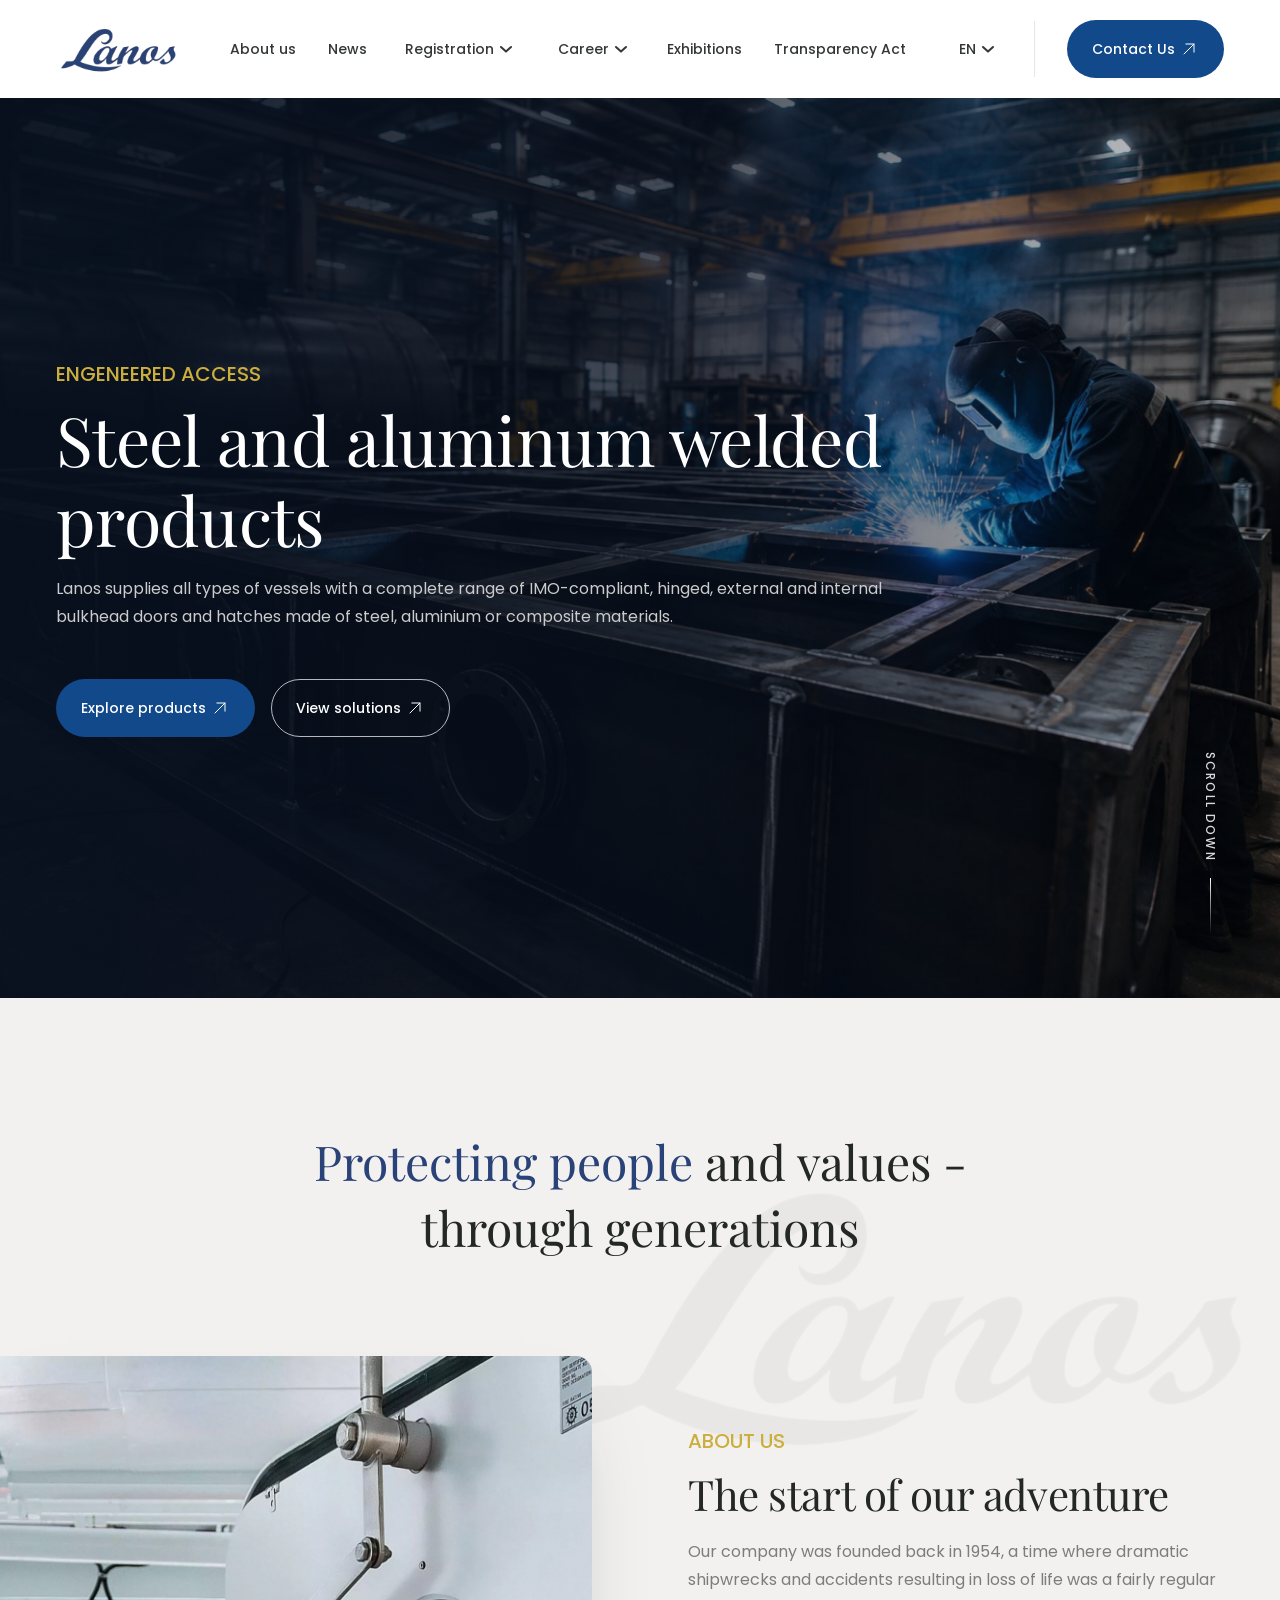
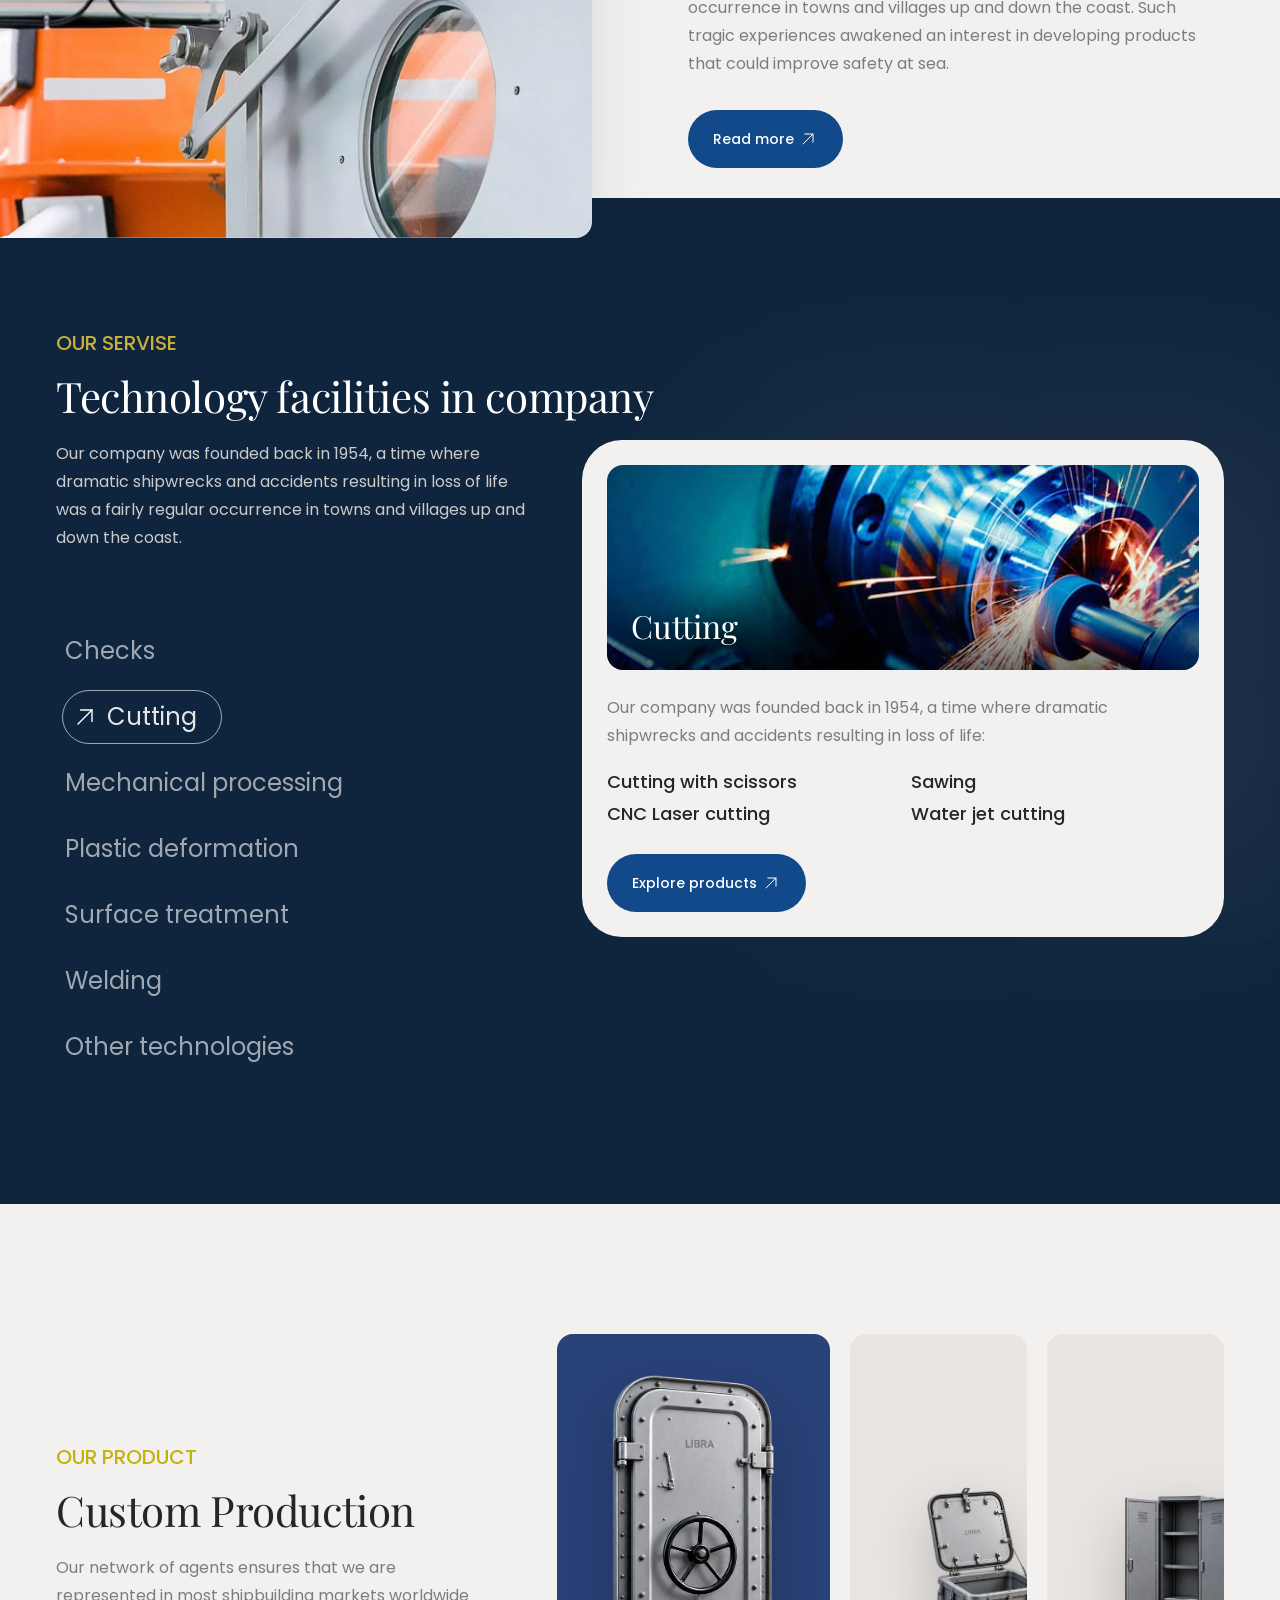
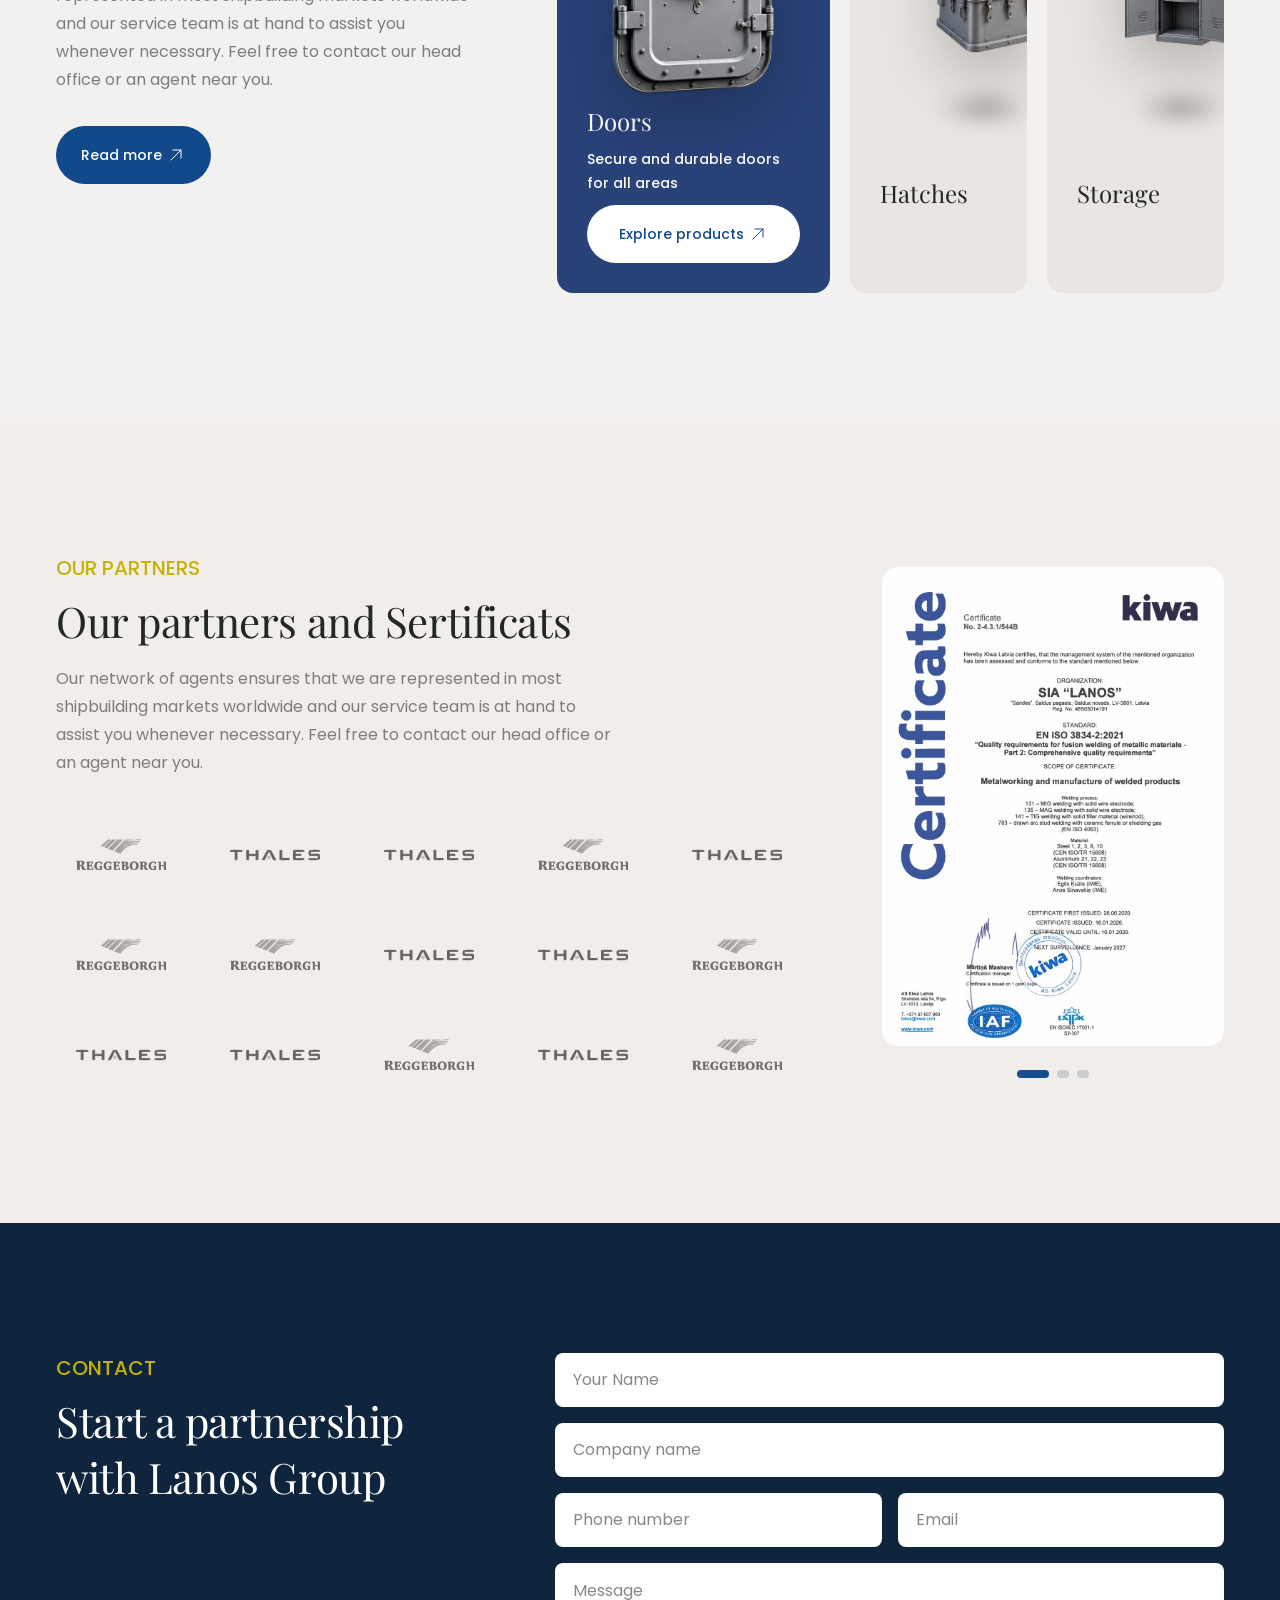
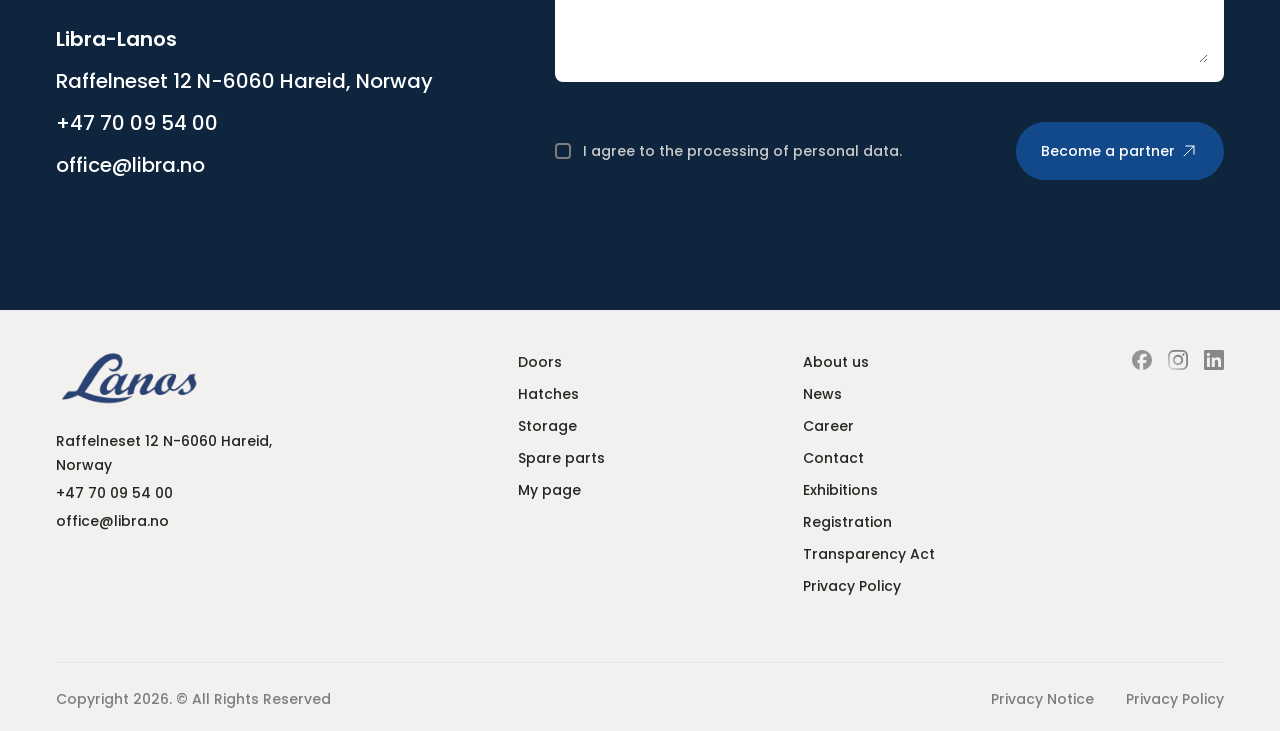
==== commit fc0fc906: "Strip all comments from HTML/CSS/JS, add site preview page, and fix mobile facilities switcher Remov" ====
--- a/index.html
+++ b/index.html
@@ -12,7 +12,6 @@
 </head>
 <body>
 
-<!-- Inline icon sprite: currentColor-driven, reused everywhere -->
 <svg class="icon-sprite" aria-hidden="true">
   <symbol id="icon-arrow" viewBox="0 0 20 20" fill="none">
     <path d="M5 15L15 5" stroke="currentColor" stroke-linecap="round" stroke-linejoin="round"/>
@@ -21,7 +20,6 @@
   <symbol id="icon-chevron" viewBox="0 0 16 16" fill="none">
     <path d="M3 6L8.00081 10.58L13 6" stroke="currentColor" stroke-width="2" stroke-linecap="round" stroke-linejoin="round"/>
   </symbol>
-  <!-- Mobile nav row icons -->
   <symbol id="icon-user" viewBox="0 0 20 20" fill="none">
     <circle cx="10" cy="7" r="3" stroke="currentColor" stroke-width="1.4"/>
     <path d="M4 17c0-3.3 2.7-6 6-6s6 2.7 6 6" stroke="currentColor" stroke-width="1.4" stroke-linecap="round"/>
@@ -68,7 +66,6 @@
   </div>
 </div>
 
-<!-- ============ HEADER ============ -->
 <header class="header" data-header>
   <div class="header__inner">
     <a href="#" class="header__logo" aria-label="Lanos — home">
@@ -76,8 +73,6 @@
     </a>
 
     <nav class="header__nav" data-nav>
-      <!-- Lives inside the sliding panel itself (not the persistent .header
-           bar) so it enters/exits together with the rest of the menu. -->
       <div class="header__nav-top">
         <a href="#" class="header__nav-logo" aria-label="Lanos — home">
           <img src="assets/img/logo.png" alt="Lanos">
@@ -87,17 +82,11 @@
         </button>
       </div>
 
-      <!-- Persistent across every panel (main + all sub-screens), not just
-           the main list — placed before .header__nav-panels in the DOM so
-           it paints behind it (same stacking context, z-index:auto: DOM
-           order decides), keeping the menu rows clickable on top of it. -->
       <div class="header__nav-bg">
         <img src="assets/img/mobile-bg.png" alt="" role="presentation">
         <p class="header__nav-tagline">Steel. Precision. Trust.</p>
       </div>
 
-      <!-- Drill-down "screens": one active panel at a time, sliding
-           left/right via JS-toggled classes — see main.js. -->
       <div class="header__nav-panels" data-panels>
         <div class="header__nav-panel header__nav-panel--main is-active" data-panel="main">
           <div class="header__nav-scroll">
@@ -232,7 +221,6 @@
 
 <main id="main">
 
-  <!-- ============ HERO ============ -->
   <section class="hero" id="hero">
     <div class="hero__bg" data-parallax>
       <img class="hero__bg-img" src="assets/img/hero-bg.jpg" alt="" role="presentation">
@@ -264,7 +252,6 @@
     </a>
   </section>
 
-  <!-- ============ ABOUT ============ -->
   <section class="about" id="about">
     <div class="about__container">
       <img class="about__watermark" src="assets/img/logo.png" alt="" role="presentation" aria-hidden="true">
@@ -288,7 +275,6 @@
     </div>
   </section>
 
-  <!-- ============ FACILITIES / TECHNOLOGY ============ -->
   <section class="facilities" id="facilities">
     <div class="facilities__container">
       <div class="facilities__intro reveal">
@@ -375,7 +361,6 @@
     </div>
   </section>
 
-  <!-- ============ OUR PRODUCT ============ -->
   <section class="products" id="products">
     <div class="products__container">
       <div class="products__intro reveal">
@@ -437,7 +422,6 @@
     </div>
   </section>
 
-  <!-- ============ PARTNERS & CERTIFICATES ============ -->
   <section class="partners" id="partners">
     <div class="partners__container">
       <div class="partners__left reveal">
@@ -485,7 +469,6 @@
     </div>
   </section>
 
-  <!-- ============ CONTACT ============ -->
   <section class="contact" id="contact">
     <div class="contact__container">
       <div class="contact__left reveal">
@@ -539,7 +522,6 @@
 
 </main>
 
-<!-- ============ FOOTER ============ -->
 <footer class="footer">
   <div class="footer__container">
     <div class="footer__top">
--- a/css/style.css
+++ b/css/style.css
@@ -1,9 +1,4 @@
-/* ==========================================================================
-   LANOS — Main page
-   Design source: Figma "Site LANOS" → Main page (node 2422:2441)
-   ========================================================================== */
-
-/* ---------- Tokens ---------- */
+
 :root {
   --bg: #F2F1EF;
   --ink: #232824;
@@ -32,11 +27,14 @@
 
 }
 
-/* ---------- Reset ---------- */
 *,
 *::before,
 *::after {
   box-sizing: border-box;
+}
+
+[hidden] {
+  display: none !important;
 }
 
 html {
@@ -157,7 +155,6 @@
   }
 }
 
-/* ---------- Page loader ---------- */
 .page-loader {
   position: fixed;
   inset: 0;
@@ -169,9 +166,6 @@
   transition: opacity .7s var(--ease), visibility .7s var(--ease);
 }
 
-/* Logo "fills in" left-to-right: a dim translucent-white copy sits
-   underneath, a fully-opaque white copy is wiped in on top of it via an
-   animated clip-path, so the mark reads as loading/painting itself in. */
 .page-loader__logo {
   position: relative;
   width: 200px;
@@ -181,8 +175,6 @@
   display: block;
   width: 100%;
   height: auto;
-  /* logo.png is navy on transparent — force it to pure white so it reads
-     against the navy loader background regardless of source color. */
   filter: brightness(0) invert(1);
 }
 
@@ -233,7 +225,6 @@
   pointer-events: none;
 }
 
-/* ---------- Typography helpers (shared across blocks) ---------- */
 .eyebrow {
   font: 500 20px/30px var(--font-body);
   margin-bottom: 10px;
@@ -278,11 +269,6 @@
   color: var(--gray-light);
 }
 
-/* ---------- Buttons ---------- */
-/* Button states match the Figma "btn" component set (node 2464:6847) exactly:
-   Type=Normal/White/Line × Action=Default/Hover/Focused/Pressed/Disabled.
-   Only background/border/text/icon colors change between states — no lift,
-   shadow or shine effects, matching the flat source design. */
 .btn {
   display: inline-flex;
   align-items: center;
@@ -302,7 +288,6 @@
   color: currentColor;
 }
 
-/* Type=Normal — primary filled navy */
 .btn--primary {
   background: var(--blue);
   color: #fff;
@@ -329,7 +314,6 @@
   cursor: not-allowed;
 }
 
-/* Type=Line — outline, transparent bg (used on dark sections) */
 .btn--outline {
   background: transparent;
   color: #fff;
@@ -360,7 +344,6 @@
   cursor: not-allowed;
 }
 
-/* Type=White — white filled, navy text (used on dark product cards) */
 .btn--white {
   background: #fff;
   color: var(--blue);
@@ -387,7 +370,6 @@
   cursor: not-allowed;
 }
 
-/* ---------- Reveal-on-scroll ---------- */
 .reveal {
   opacity: 0;
   transform: translateY(36px);
@@ -399,9 +381,6 @@
   transform: translateY(0);
 }
 
-/* ==========================================================================
-   HEADER
-   ========================================================================== */
 .header {
   position: sticky;
   top: 0;
@@ -409,7 +388,7 @@
   padding: 20px 0;
   background: #fff;
   color: var(--ink);
-  transition: padding .4s var(--ease), box-shadow .4s var(--ease);
+  transition: padding .4s var(--ease), box-shadow .4s var(--ease), background-color .4s var(--ease);
 }
 
 .header--scrolled {
@@ -418,6 +397,14 @@
   box-shadow: 0 10px 30px -18px rgba(15, 37, 61, .25);
 }
 
+.header--subpage {
+  background: transparent;
+}
+
+.header--subpage.header--scrolled {
+  background: #fff;
+}
+
 .header__inner {
   max-width: var(--container-max);
   margin-inline: auto;
@@ -428,12 +415,6 @@
   gap: 32px;
 }
 
-/* Needs to explicitly out-rank .header__nav (z-index:150, position:fixed):
-   as a fellow child of .header, it's compared against that sibling within
-   .header's own stacking context, where an unset z-index loses to any set
-   one regardless of .header's own z-index — the same reason .header__burger
-   already carries z-index:160. Without this the full-screen mobile overlay
-   paints over the logo. */
 .header__logo {
   position: relative;
   z-index: 160;
@@ -456,14 +437,6 @@
   flex-wrap: wrap;
 }
 
-/* Row icons/arrows, the CTA, the mobile-only language row and the bottom
-   photo strip only exist for the full-screen mobile nav — invisible (and
-   inert for the desktop flyout menus) above that breakpoint.
-   .header__nav-arrow excludes .header__caret: Registration/Career's chevron
-   does double duty (mobile row arrow + desktop's rotating dropdown caret,
-   same SVG carries both classes) and the caret still needs to show on
-   desktop — only the arrow that has no caret role (the mobile-only lang
-   trigger) should actually disappear there. */
 .header__nav-icon,
 .header__nav-arrow:not(.header__caret),
 .header__nav-cta,
@@ -472,15 +445,6 @@
   display: none;
 }
 
-/* .header__nav-list is the SAME element for both desktop (plain horizontal
-   flyout menu) and mobile (full-screen drill-down) — only the wrappers
-   around it differ. At desktop, the mobile-only top row and every
-   non-main panel (Registration/Career/Language sub-screens) are hidden
-   outright, and the panel wrappers collapse with display:contents so
-   .header__nav-list bubbles back up to being a direct flex child of
-   .header__nav, exactly like before this drill-down system existed —
-   without this, each wrapper's default block display would stack every
-   panel's content visibly, one under another, over the whole page. */
 .header__nav-top,
 .header__nav-panel:not(.header__nav-panel--main) {
   display: none;
@@ -536,14 +500,6 @@
   transform: rotate(180deg);
 }
 
-/* Dropdown submenu (Registration / Career)
-   The gap above the panel is bridged by ::before (transparent, but part of
-   the same hoverable box) so moving the mouse straight down from the trigger
-   never crosses "dead" space with no hoverable element under it. Closing is
-   additionally delayed (transition-delay on the closed state) so a slightly
-   diagonal path still has time to land on the panel before it disappears —
-   without that delay, pointer-events:none applies the instant :hover is
-   lost, which is what made the menu vanish before it could be reached. */
 .header__submenu {
   position: absolute;
   top: calc(100% + 12px);
@@ -618,7 +574,6 @@
   gap: 24px;
 }
 
-/* Language switcher */
 .header__lang-wrap {
   position: relative;
   padding-right: 32px;
@@ -768,9 +723,6 @@
   transform: translateY(-7px) rotate(-45deg);
 }
 
-/* ==========================================================================
-   HERO
-   ========================================================================== */
 .hero {
   position: relative;
   min-height: 100vh;
@@ -898,15 +850,6 @@
   }
 }
 
-/* ==========================================================================
-   ABOUT
-   ========================================================================== */
-/* Figma's "about us" group is 42px taller than the gap before the dark
-   facilities bg, and paints above it (later in the layer list) — the photo
-   deliberately overlaps onto the next section instead of stopping short of
-   it. Reproduced with a negative bottom margin + an explicit stacking
-   context so .about (and its photo) paints over .facilities in that 42px
-   band, rather than the old approach of just clipping/cropping it away. */
 .about {
   position: relative;
   z-index: 1;
@@ -915,17 +858,10 @@
   overflow-x: clip;
 }
 
-/* Wraps the headline + grid. Deliberately NOT capped to --container-max
-   itself (that would kill the media/watermark bleed below) — only the
-   headline gets its own centered max-width; .about__grid stays full-bleed
-   width so .about__media/.about__watermark can reach the viewport edge. */
 .about__container {
   position: relative;
 }
 
-/* Figma node 2422:2501 "image 46": sits 48px below the headline's own top
-   (overlapping its lower half) and is 843px wide against the 1440px frame —
-   i.e. ~58.5% of the container, bleeding almost flush to the right edge. */
 .about__watermark {
   position: absolute;
   top: 48px;
@@ -982,9 +918,6 @@
   padding-right: calc(var(--pad) + max(0px, (100vw - var(--container-max))/2));
 }
 
-/* ==========================================================================
-   FACILITIES (dark technology section)
-   ========================================================================== */
 .facilities {
   background: var(--navy);
   color: #fff;
@@ -1002,9 +935,6 @@
   max-width: 832px;
 }
 
-/* Grid tracks default to min-width:auto (content min-content), which lets a
-   wide descendant (e.g. the marquee) blow out the whole grid/page width.
-   Force every direct grid-item wrapper below to be shrinkable. */
 .facilities__side,
 .facilities__card-wrap,
 .products__intro,
@@ -1117,8 +1047,6 @@
   aspect-ratio: 654/227;
 }
 
-/* Guarantees the white overlay title stays legible no matter which photo
-   is swapped in by the facilities category switcher (some are light). */
 .card-cutting__media::after {
   content: '';
   position: absolute;
@@ -1158,7 +1086,6 @@
   transition: opacity .25s ease, transform .3s var(--ease-out);
 }
 
-/* Cross-fade the card content while a new category swaps in (see main.js) */
 .card-cutting.is-switching .card-cutting__media img,
 .card-cutting.is-switching .card-cutting__label,
 .card-cutting.is-switching .card-cutting__text,
@@ -1211,9 +1138,6 @@
   transform: translate(0, 0);
 }
 
-/* ==========================================================================
-   OUR PRODUCT
-   ========================================================================== */
 .products {
   padding: 130px 0;
 }
@@ -1232,10 +1156,6 @@
   align-self: center;
 }
 
-/* Horizontal accordion: the active card claims most of the row's width via
-   flex-grow (352:194:194, matching Figma's Hover/Default card weights) and
-   every card animates smoothly between the two states — see main.js for the
-   hover-driven, "last one stays selected" switching logic. */
 .products__cards {
   display: flex;
   gap: 16px;
@@ -1283,9 +1203,6 @@
   max-width: 220px;
 }
 
-/* Sits behind the product image (explicit z-index, image is z-index:1) and
-   tracks the same peek/center + lift motion as the image above it, so the
-   shadow always reads as "cast by" the photo instead of sitting static. */
 .product-card__shadow {
   position: absolute;
   z-index: 0;
@@ -1329,9 +1246,6 @@
   transform: translateX(0);
 }
 
-/* Collapsed cards let their product photo peek off the right edge (clipped
-   by .product-card's overflow:hidden); on activation it slides in to sit
-   centered, growing at the same time — the "выезжает на середину" motion. */
 .product-card:not(.product-card--active) .product-card__media img {
   transform: translateX(46px);
 }
@@ -1354,12 +1268,6 @@
   align-items: stretch;
 }
 
-/* No transform of its own: .product-card__body is bottom-anchored via
-   margin-top:auto, so the title naturally rises as the desc/btn max-height
-   below it grows (see below) — that reflow is now animated smoothly, so
-   title moves in one continuous motion instead of a transitioned transform
-   fighting an instant, untransitioned flex reflow (that combo was the
-   "дёргается" jitter: two motions overlapping, one of them a hard jump). */
 .product-card__title {
   font: 400 24px/32px var(--font-head);
   color: var(--ink);
@@ -1375,17 +1283,6 @@
   color: #fff;
 }
 
-/* max-height animates with a real duration (not an instant 0s snap) so the
-   space it reserves grows/shrinks smoothly frame by frame, which is what
-   lets the title's push-up reflow above it move continuously. Crucially,
-   on reveal all three properties (opacity/transform/max-height) share the
-   SAME delay equal to the card's own flex-grow duration: text is normal
-   flow content, so while the card is still changing width the description
-   can wrap onto a different number of lines mid-flight, which snaps its
-   own height independently of our max-height transition — that was the
-   real source of the "дёргается" jitter. Waiting until the card's width
-   has fully settled means the text only ever reflows once, before it
-   starts animating, so nothing jumps afterwards. */
 .product-card__desc,
 .product-card__body .btn {
   opacity: 0;
@@ -1405,9 +1302,6 @@
   transition: opacity .4s ease .5s, transform .4s var(--ease-out) .5s, max-height .4s var(--ease-out) .5s;
 }
 
-/* ==========================================================================
-   PARTNERS & CERTIFICATES
-   ========================================================================== */
 .partners {
   background: var(--cream);
   padding: 130px 0;
@@ -1504,9 +1398,6 @@
   background: var(--blue);
 }
 
-/* ==========================================================================
-   CONTACT
-   ========================================================================== */
 .contact {
   background: var(--navy);
   color: #fff;
@@ -1658,9 +1549,6 @@
   outline-offset: 2px;
 }
 
-/* ==========================================================================
-   FOOTER
-   ========================================================================== */
 .footer {
   background: var(--bg);
   padding: 40px 0 20px;
@@ -1690,7 +1578,7 @@
 
 .footer__logo {
   height: 55px;
-  width: auto;
+  width: fit-content;
 }
 
 .footer__contact {
@@ -1765,9 +1653,6 @@
   transform: translateY(-3px);
 }
 
-/* Monochrome at rest, each icon's real brand color (Instagram's true
-   gradient included, since it's baked into the SVG itself) revealed on
-   hover — filter-based rather than currentColor so the gradient survives. */
 .footer__social img {
   filter: grayscale(1) opacity(.7);
   transition: filter .35s ease;
@@ -1802,9 +1687,6 @@
   color: var(--blue);
 }
 
-/* ==========================================================================
-   Marquee (partner logos infinite scroll on small screens)
-   ========================================================================== */
 .partners__logos-viewport {
   overflow: hidden;
   width: 100%;
@@ -1832,9 +1714,165 @@
   }
 }
 
-/* ==========================================================================
-   RESPONSIVE
-   ========================================================================== */
+.page-hero {
+  padding: 40px 0;
+  background: transparent;
+}
+
+.page-hero__container {
+  max-width: var(--container-max);
+  margin-inline: auto;
+  padding-inline: var(--pad);
+}
+
+.page-hero__title {
+  color: var(--ink);
+  margin-bottom: 24px;
+}
+
+.page-hero__desc {
+  color: var(--gray);
+  max-width: 998px;
+  margin-bottom: 0;
+}
+
+.pill-tabs {
+  display: flex;
+  align-items: baseline;
+  flex-wrap: wrap;
+  gap: 24px;
+  margin-bottom: 40px;
+}
+
+.pill-tabs__item {
+  font: 400 24px/32px var(--font-head);
+  color: var(--gray);
+  transition: color .3s ease, font-size .3s var(--ease-out);
+}
+
+.pill-tabs__item:hover {
+  color: var(--ink);
+}
+
+.pill-tabs__item--active {
+  font-size: 32px;
+  color: var(--blue);
+  text-decoration: underline;
+  text-underline-offset: 6px;
+}
+
+body.no-scroll {
+  overflow: hidden;
+}
+
+.lightbox {
+  position: fixed;
+  inset: 0;
+  z-index: 200;
+  display: flex;
+  align-items: center;
+  justify-content: center;
+  opacity: 0;
+  visibility: hidden;
+  transition: opacity .35s ease, visibility 0s linear .35s;
+}
+
+.lightbox.is-open {
+  opacity: 1;
+  visibility: visible;
+  transition: opacity .35s ease;
+}
+
+.lightbox__backdrop {
+  position: absolute;
+  inset: 0;
+  background: rgba(8, 16, 30, .9);
+}
+
+.lightbox__figure {
+  position: relative;
+  z-index: 1;
+  max-width: min(92vw, 1100px);
+  max-height: 88vh;
+  margin: 0;
+  transform: scale(.94);
+  transition: transform .35s var(--ease-out);
+}
+
+.lightbox.is-open .lightbox__figure {
+  transform: scale(1);
+}
+
+.lightbox__img {
+  display: block;
+  width: 100%;
+  max-height: 88vh;
+  object-fit: contain;
+  border-radius: 8px;
+  box-shadow: 0 30px 80px rgba(0, 0, 0, .5);
+}
+
+.lightbox__close {
+  position: absolute;
+  top: 24px;
+  right: 24px;
+  z-index: 2;
+  width: 48px;
+  height: 48px;
+  display: flex;
+  align-items: center;
+  justify-content: center;
+  border-radius: 50%;
+  background: rgba(255, 255, 255, .1);
+  color: #fff;
+  transition: background-color .2s ease, transform .2s ease;
+}
+
+.lightbox__close:hover {
+  background: rgba(255, 255, 255, .2);
+  transform: rotate(90deg);
+}
+
+.lightbox__nav {
+  position: absolute;
+  top: 50%;
+  z-index: 2;
+  width: 48px;
+  height: 48px;
+  display: flex;
+  align-items: center;
+  justify-content: center;
+  border-radius: 50%;
+  background: rgba(255, 255, 255, .1);
+  color: #fff;
+  transform: translateY(-50%);
+  transition: background-color .2s ease, transform .2s ease;
+}
+
+.lightbox__nav:hover {
+  background: rgba(255, 255, 255, .2);
+}
+
+.lightbox__nav .icon {
+  width: 16px;
+  height: 16px;
+}
+
+.lightbox__nav--prev {
+  left: 24px;
+}
+
+.lightbox__nav--prev .icon {
+  transform: rotate(90deg);
+}
+
+.lightbox__nav--next {
+  right: 24px;
+}
+
+.lightbox__nav--next .icon {
+  transform: rotate(-90deg);
+}
 
 @media (min-width:1400px) {
   .about__photo {
@@ -1845,7 +1883,6 @@
 
 }
 
-/* ---- ≤1500px : tighten outer rhythm ---- */
 @media (max-width:1500px) {
   :root {
     --pad: 56px;
@@ -1871,17 +1908,8 @@
   }
 }
 
-/* ---- ≤1200px : collapse nav, simplify grids ---- */
 @media (max-width:1200px) {
 
-  /* Full-screen takeover, not an off-canvas drawer. It carries its own top
-     row (logo + close) so that row slides in/out together with everything
-     else — the persistent .header bar's own logo/burger just get hidden
-     while it's open (.header--nav-open below) rather than trying to
-     recolor in place, since descendants always paint above their own
-     ancestor's background anyway (this nav is nested in .header__inner,
-     same as before) — no z-index tug-of-war needed once the originals are
-     out of the way. */
   .header__nav {
     position: fixed;
     inset: 0;
@@ -1941,10 +1969,6 @@
     transform: scale(.92);
   }
 
-  /* Drill-down "screens": exactly one .is-active at a time. The main list
-     defaults to visible (no class needed at rest); opening a sub-screen
-     adds .is-back to main (slides it out left) and .is-active to the
-     target (slides it in from the right); "back" reverses both. */
   .header__nav-panels {
     display: flex;
     position: relative;
@@ -1953,10 +1977,6 @@
     overflow: hidden;
   }
 
-  /* Specificity has to match/beat the base ":not(.header__nav-panel--main)"
-     hide rule and the plain ".header__nav-panel--main" display:contents
-     rule (both live outside this media query, for desktop) — scoping to
-     ".header__nav" ties their specificity and wins on source order. */
   .header__nav .header__nav-panel {
     position: absolute;
     inset: 0;
@@ -2046,29 +2066,20 @@
     display: flex;
   }
 
-  /* Desktop's lang switcher + Contact Us button move inside the overlay
-     (as .header__nav-cta and the "EN" list row) below this breakpoint, so
-     the persistent top bar stays down to just the logo + burger. */
   .header__actions {
     display: none;
   }
 
-  /* CTA sits below the list, full width, with breathing room above it. */
   .header__nav-cta {
     display: flex;
     width: 100%;
     margin-top: 16px;
   }
 
-  /* The desktop hover-flyout submenu markup is still there (for the
-     desktop CSS above this breakpoint) but unused on mobile — Registration
-     /Career now drill into their own .header__nav-panel instead. */
   .header__nav-item--dropdown .header__submenu {
     display: none;
   }
 
-  /* Sub-screens: a back row, a title, then a plain full-width link list —
-     visually consistent with the main list's rows but without icons. */
   .header__nav-back {
     display: inline-flex;
     align-items: center;
@@ -2136,10 +2147,6 @@
     color: var(--gold);
   }
 
-  /* Decorative photo strip pinned to the bottom of the main panel, outside
-     the scrollable area — mobile-bg.png is a tall cutout with a soft
-     transparent top edge; a taller strip than a first pass keeps more of
-     that fade visible instead of cropping straight into the welder. */
   .header__nav-bg {
     display: block;
     position: absolute;
@@ -2168,10 +2175,6 @@
     color: #fff;
   }
 
-  /* The persistent header's own logo/burger are hidden while the overlay
-     is open (it carries its own logo + close button now) — visibility,
-     not display, so nothing shifts and the burger stays in the a11y tree
-     at the same position for when it's toggled back. */
   .header--nav-open .header__logo,
   .header--nav-open .header__burger {
     visibility: hidden;
@@ -2212,11 +2215,6 @@
     min-height: 420px;
   }
 
-  /* width:100% is load-bearing: a grid item with margin-inline:auto but no
-     explicit width falls back to shrink-to-fit sizing instead of stretching
-     (auto margins on a grid item cancel the default "stretch" alignment) —
-     without it, this column collapsed to the certificate's tiny intrinsic
-     content size instead of the intended 320px, capped-width card. */
   .partners__right {
     order: -1;
     width: 100%;
@@ -2233,8 +2231,11 @@
   }
 }
 
-/* ---- ≤1024px : tablet ---- */
 @media (max-width:1024px) {
+  .page-hero {
+    padding: 48px 0 40px;
+  }
+
   :root {
     --pad: 40px;
   }
@@ -2286,7 +2287,6 @@
   }
 }
 
-/* ---- ≤768px : mobile landscape / large phones ---- */
 @media (max-width:768px) {
   :root {
     --pad: 24px;
@@ -2346,15 +2346,49 @@
     padding: 80px 0;
   }
 
+  .checks {
+    flex-direction: row;
+    flex-wrap: nowrap;
+    overflow-x: auto;
+    gap: 10px;
+    margin-inline: calc(var(--pad) * -1);
+    padding-inline: var(--pad);
+    padding-bottom: 6px;
+    scroll-snap-type: x proximity;
+    -webkit-overflow-scrolling: touch;
+    scrollbar-width: none;
+  }
+
+  .checks::-webkit-scrollbar {
+    display: none;
+  }
+
+  .checks__item {
+    flex: none;
+    max-width: none;
+    scroll-snap-align: start;
+  }
+
   .checks__btn {
-    font-size: 19px;
-    line-height: 28px;
-  }
-
-  /* Below 768px there isn't room for a 3-up horizontal accordion, so the
-     same hover/selected logic (see main.js) drives a vertical one instead:
-     flex-grow can't distribute height without a bounded container here, so
-     each state gets an explicit min-height to transition between. */
+    font-size: 15px;
+    line-height: 22px;
+    white-space: nowrap;
+    opacity: .7;
+  }
+
+  .checks__item:hover .checks__btn,
+  .checks__item--active .checks__btn {
+    padding: 10px 20px 10px 10px;
+  }
+
+  .checks__icon {
+    height: 20px;
+  }
+
+  .facilities__lead {
+    margin-bottom: 24px;
+  }
+
   .products__cards {
     flex-direction: column;
   }
@@ -2370,9 +2404,6 @@
     padding-top: 24px;
   }
 
-  /* Collapsed cards become a compact horizontal row (small thumbnail +
-     name) instead of hiding the photo outright — Hatches/Storage stay
-     recognisable while collapsed rather than just a bare label. */
   .product-card:not(.product-card--active) {
     flex-direction: row;
     align-items: center;
@@ -2444,12 +2475,46 @@
     flex-direction: column;
     align-items: flex-start;
   }
-}
-
-/* ---- ≤576px : mobile ---- */
+
+  .pill-tabs {
+    gap: 12px 16px;
+    margin-bottom: 40px;
+  }
+
+  .pill-tabs__item {
+    font-size: 18px;
+  }
+
+  .pill-tabs__item--active {
+    font-size: 24px;
+  }
+
+  .lightbox__nav {
+    width: 40px;
+    height: 40px;
+  }
+
+  .lightbox__nav--prev {
+    left: 12px;
+  }
+
+  .lightbox__nav--next {
+    right: 12px;
+  }
+
+  .lightbox__close {
+    top: 12px;
+    right: 12px;
+  }
+}
+
 @media (max-width:576px) {
   :root {
     --pad: 20px;
+  }
+
+  .page-hero {
+    padding: 40px 0 32px;
   }
 
   .eyebrow {
@@ -2570,4 +2635,11 @@
     justify-content: center;
     align-items: center;
   }
+
+  .footer__logo {
+    height: 45px;
+    width: fit-content;
+    max-width: initial;
+    margin: 0 auto;
+  }
 }
